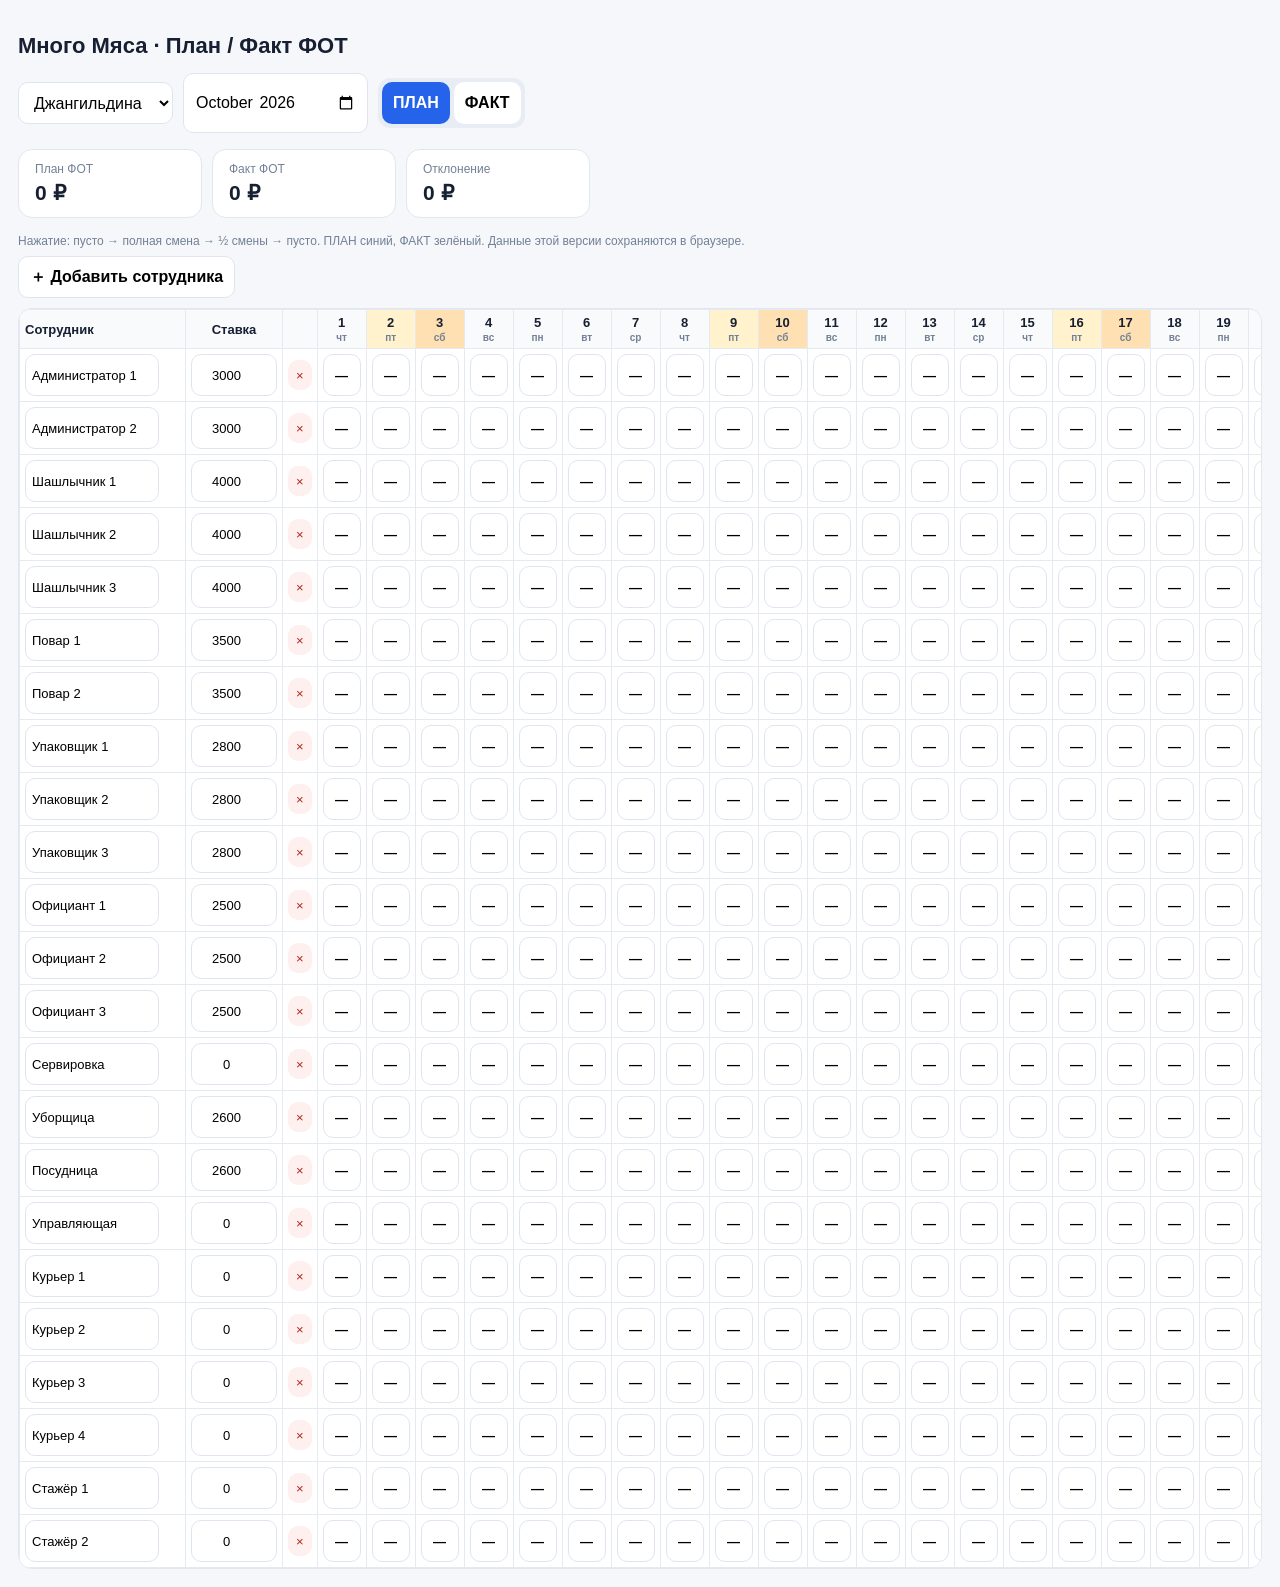
==== index.html @ f92fd3af "Add employee creation and deletion" ====
<!doctype html><html lang="ru"><head><meta charset="utf-8"><meta name="viewport" content="width=device-width,initial-scale=1"><title>Много Мяса — ФОТ</title><style>
body{font-family:Arial,sans-serif;margin:0;background:#f5f7fb;color:#172033}.app{max-width:1400px;margin:auto;padding:18px}h1{font-size:22px}.bar,.cards{display:flex;gap:10px;flex-wrap:wrap}.bar{align-items:center}.cards{margin:16px 0}.card{background:white;border:1px solid #e2e7ef;border-radius:14px;padding:12px 16px;min-width:150px}.v{font-size:21px;font-weight:800;margin-top:5px}.muted{color:#738096;font-size:12px}select,button,input{font:inherit;min-height:42px;border-radius:10px;border:1px solid #dfe5ee;background:white;padding:8px 11px}.edit{min-height:32px;width:120px;padding:4px 6px}.rate{width:72px;text-align:center}.del{min-height:30px;padding:3px 8px;border:0;background:#fff0f0;color:#b42318}.actions{width:42px}.modes{display:flex;gap:4px;background:#e8edf5;padding:4px;border-radius:12px}.modes button{border:0;font-weight:800}.modes .active.plan{background:#2563eb;color:#fff}.modes .active.fact{background:#169b62;color:#fff}.wrap{overflow:auto;background:white;border:1px solid #e2e7ef;border-radius:14px}table{border-collapse:collapse;min-width:1200px;width:100%;font-size:13px}th,td{border:1px solid #e5e9f0;padding:5px;text-align:center}th{background:#f8fafc}.fri{background:#fff2cc!important}.sat{background:#ffe0b2!important}.dow{font-size:10px;color:#738096;display:block;margin-top:2px}.name{text-align:left;min-width:155px}.shift{width:38px;height:38px;padding:0;font-weight:800}.p1{background:#e8f0ff;color:#1e5ad7}.p05{background:#f3f6ff;color:#1e5ad7}.f1{background:#e6f7ef;color:#128154}.f05{background:#f2fbf7;color:#128154}.sum{font-weight:800;min-width:90px}@media(max-width:700px){.app{padding:10px}.card{min-width:calc(50% - 5px);flex:1}h1{font-size:19px}}
</style></head><body><div class="app"><h1>Много Мяса · План / Факт ФОТ</h1><div class="bar"><select id="unit"></select><input id="month" type="month" value="2026-10"><div class="modes"><button id="plan" class="active plan">ПЛАН</button><button id="fact" class="fact">ФАКТ</button></div></div><div class="cards"><div class="card"><div class="muted">План ФОТ</div><div class="v" id="pt">0 ₽</div></div><div class="card"><div class="muted">Факт ФОТ</div><div class="v" id="ft">0 ₽</div></div><div class="card"><div class="muted">Отклонение</div><div class="v" id="diff">0 ₽</div></div></div><div class="muted" style="margin-bottom:8px">Нажатие: пусто → полная смена → ½ смены → пусто. ПЛАН синий, ФАКТ зелёный. Данные этой версии сохраняются в браузере.</div><button id="addEmp" style="margin:0 0 10px;font-weight:800">＋ Добавить сотрудника</button><div class="wrap"><table><thead id="head"></thead><tbody id="body"></tbody></table></div></div><script>
const restaurant=[['Администратор 1',3000],['Администратор 2',3000],['Шашлычник 1',4000],['Шашлычник 2',4000],['Шашлычник 3',4000],['Повар 1',3500],['Повар 2',3500],['Упаковщик 1',2800],['Упаковщик 2',2800],['Упаковщик 3',2800],['Официант 1',2500],['Официант 2',2500],['Официант 3',2500],['Сервировка',0],['Уборщица',2600],['Посудница',2600],['Управляющая',0],['Курьер 1',0],['Курьер 2',0],['Курьер 3',0],['Курьер 4',0],['Стажёр 1',0],['Стажёр 2',0]];
const staff={'Джангильдина':restaurant,'Победы':restaurant,'Уральская':restaurant,'Фабрика-кухня':[['Заготовщик 1',0],['Заготовщик 2',0],['Заготовщик 3',0],['Уборщица',0],['Повар соуса',0],['Повар суп',0],['Управляющий',120000]],'Люди в найме':Array.from({length:7},(_,i)=>['Сотрудник '+(i+1),0])};
let custom=JSON.parse(localStorage.getItem('mmfot_custom')||'{}');let deleted=JSON.parse(localStorage.getItem('mmfot_deleted')||'{}');const list=unit=>staff[unit].map((p,i)=>({p,i,key:'base-'+i})).filter(x=>!deleted[unit+'|'+x.key]).concat((custom[unit]||[]).map((p,i)=>({p,i,key:'custom-'+i})).filter(x=>!deleted[unit+'|'+x.key]));const u=document.querySelector('#unit');Object.keys(staff).forEach(x=>u.add(new Option(x,x)));let mode='plan';let db=JSON.parse(localStorage.getItem('mmfot')||'{}');let edits=JSON.parse(localStorage.getItem('mmfot_staff')||'{}');const save=()=>localStorage.setItem('mmfot',JSON.stringify(db));const saveEdits=()=>localStorage.setItem('mmfot_staff',JSON.stringify(edits));const emp=(unit,k,p)=>edits[unit+'|'+k]||{name:p[0],rate:p[1]};const mon=document.querySelector('#month');const key=()=>u.value+'|'+mon.value;const get=()=>db[key()]||(db[key()]={plan:{},fact:{}});const rub=n=>Math.round(n).toLocaleString('ru-RU')+' ₽';
function render(){let [y,m]=mon.value.split('-').map(Number),days=new Date(y,m,0).getDate(),h='<tr><th class="name">Сотрудник</th><th>Ставка</th><th class="actions"></th>';const dns=['вс','пн','вт','ср','чт','пт','сб'];for(let d=1;d<=days;d++){let wd=new Date(y,m-1,d).getDay(),cl=wd===5?' class="fri"':wd===6?' class="sat"':'';h+='<th'+cl+'>'+d+'<span class="dow">'+dns[wd]+'</span></th>'};h+='<th>Итого</th></tr>';head.innerHTML=h;body.innerHTML='';let pTot=0,fTot=0;list(u.value).forEach((x,row)=>{let p=x.p,kid=x.key,i=row,e=emp(u.value,kid,p),rate=Number(e.rate)||0,tr=document.createElement('tr');let ntd=document.createElement('td');ntd.className='name';let ni=document.createElement('input');ni.className='edit';ni.value=e.name;ni.onchange=()=>{edits[u.value+'|'+kid]={name:ni.value,rate:rate};saveEdits();render()};ntd.appendChild(ni);tr.appendChild(ntd);let rtd=document.createElement('td'),ri=document.createElement('input');ri.className='edit rate';ri.type='number';ri.min='0';ri.step='100';ri.value=rate;ri.onchange=()=>{edits[u.value+'|'+kid]={name:ni.value,rate:Number(ri.value)||0};saveEdits();render()};rtd.appendChild(ri);tr.appendChild(rtd);let atd=document.createElement('td'),del=document.createElement('button');del.className='del';del.textContent='×';del.title='Удалить сотрудника';del.onclick=()=>{if(confirm('Удалить '+ni.value+'?')){deleted[u.value+'|'+kid]=true;localStorage.setItem('mmfot_deleted',JSON.stringify(deleted));render()}};atd.appendChild(del);tr.appendChild(atd);let ps=0,fs=0;for(let d=1;d<=days;d++){let td=document.createElement('td'),b=document.createElement('button'),k=i+'-'+d,v=get()[mode][k]||0;b.className='shift '+(mode==='plan'?(v===1?'p1':v===.5?'p05':''):(v===1?'f1':v===.5?'f05':''));b.textContent=v===1?'1':v===.5?'½':'—';b.onclick=()=>{let x=get()[mode][k]||0;get()[mode][k]=x===0?1:x===1?.5:0;save();render()};td.appendChild(b);tr.appendChild(td);ps+=(get().plan[k]||0)*rate;fs+=(get().fact[k]||0)*rate}pTot+=ps;fTot+=fs;let s=document.createElement('td');s.className='sum';s.textContent=rub(mode==='plan'?ps:fs);tr.appendChild(s);body.appendChild(tr)});pt.textContent=rub(pTot);ft.textContent=rub(fTot);diff.textContent=rub(fTot-pTot)}
addEmp.onclick=()=>{let name=prompt('Имя или должность сотрудника:');if(!name)return;let rate=Number(prompt('Ставка за полную смену, ₽:','0'));if(!Number.isFinite(rate)||rate<0)rate=0;(custom[u.value]||(custom[u.value]=[])).push([name,rate]);localStorage.setItem('mmfot_custom',JSON.stringify(custom));render()};function setMode(x){mode=x;plan.className=x==='plan'?'active plan':'plan';fact.className=x==='fact'?'active fact':'fact';render()}plan.onclick=()=>setMode('plan');fact.onclick=()=>setMode('fact');u.onchange=render;mon.onchange=render;render();
</script></body></html>
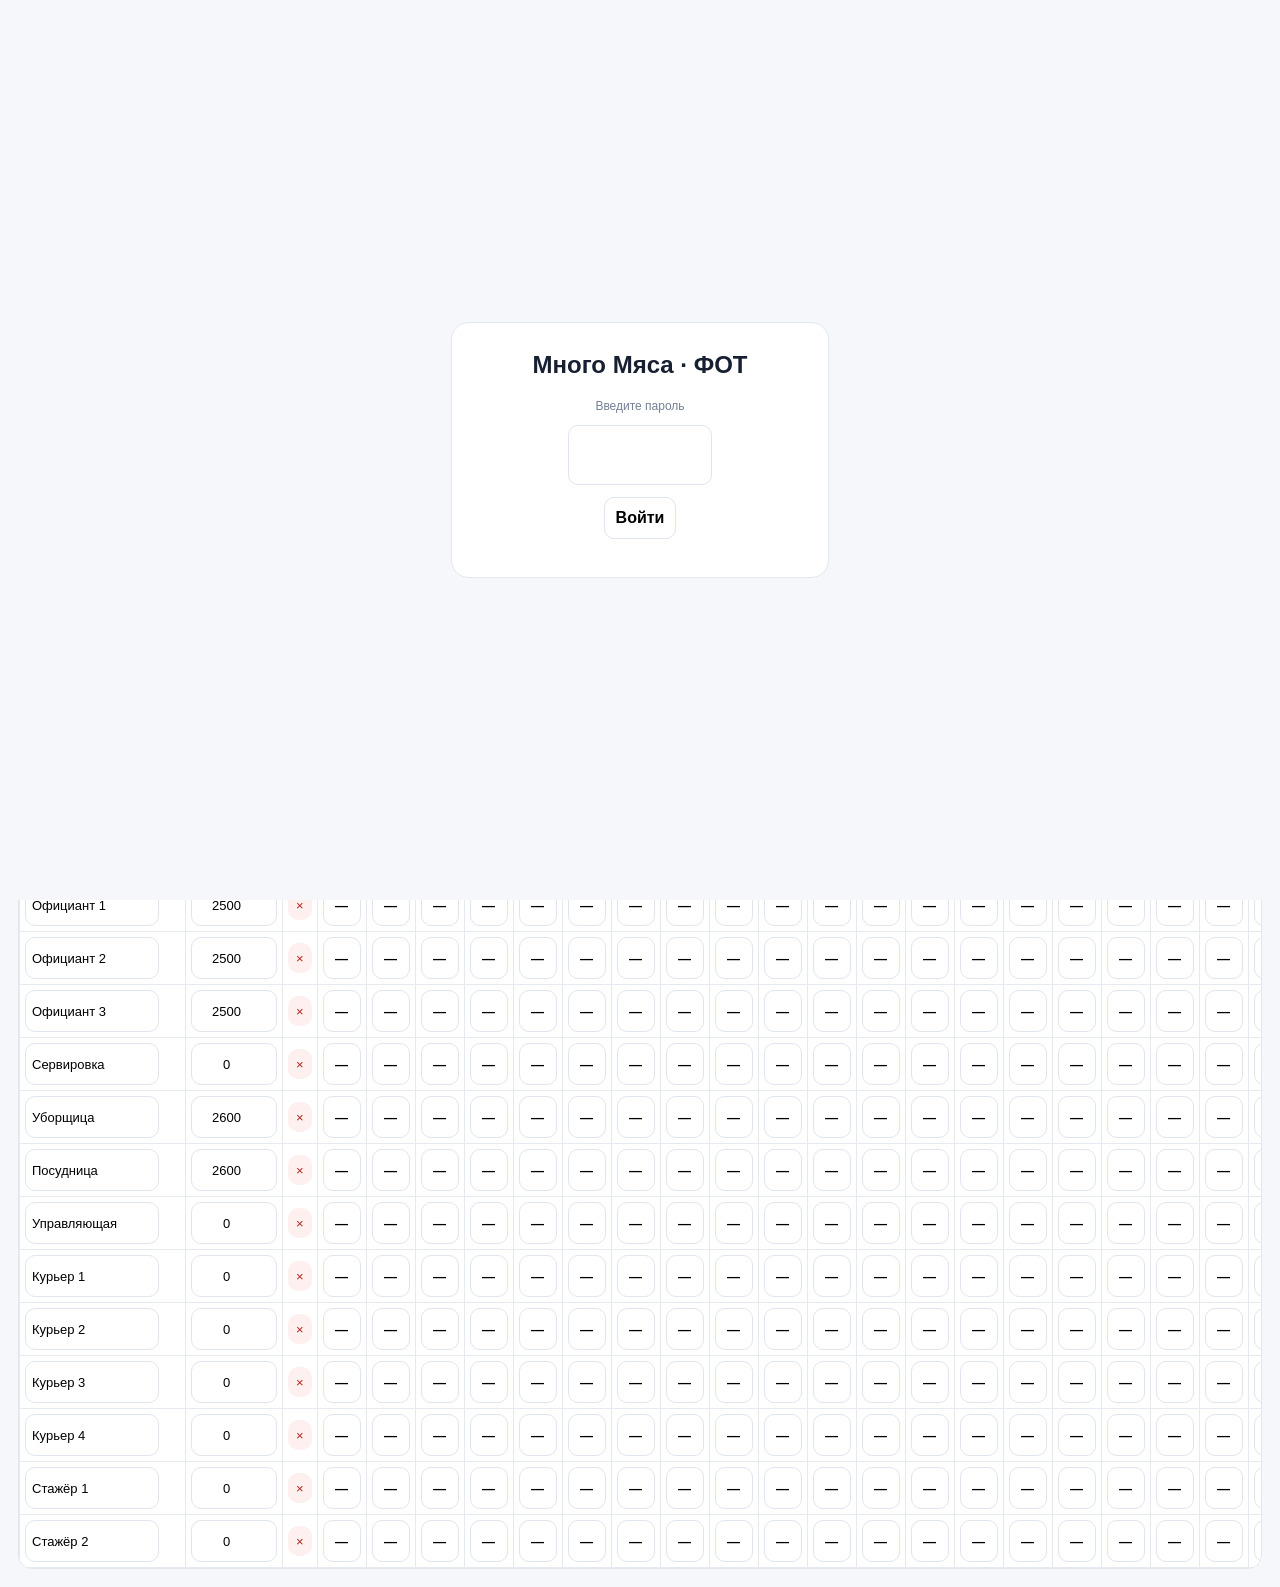
==== commit 59ae6b78: "Add PIN access screen" ====
--- a/index.html
+++ b/index.html
@@ -1,9 +1,9 @@
 <!doctype html><html lang="ru"><head><meta charset="utf-8"><meta name="viewport" content="width=device-width,initial-scale=1"><title>Много Мяса — ФОТ</title><style>
 body{font-family:Arial,sans-serif;margin:0;background:#f5f7fb;color:#172033}.app{max-width:1400px;margin:auto;padding:18px}h1{font-size:22px}.bar,.cards{display:flex;gap:10px;flex-wrap:wrap}.bar{align-items:center}.cards{margin:16px 0}.card{background:white;border:1px solid #e2e7ef;border-radius:14px;padding:12px 16px;min-width:150px}.v{font-size:21px;font-weight:800;margin-top:5px}.muted{color:#738096;font-size:12px}select,button,input{font:inherit;min-height:42px;border-radius:10px;border:1px solid #dfe5ee;background:white;padding:8px 11px}.edit{min-height:32px;width:120px;padding:4px 6px}.rate{width:72px;text-align:center}.del{min-height:30px;padding:3px 8px;border:0;background:#fff0f0;color:#b42318}.actions{width:42px}.modes{display:flex;gap:4px;background:#e8edf5;padding:4px;border-radius:12px}.modes button{border:0;font-weight:800}.modes .active.plan{background:#2563eb;color:#fff}.modes .active.fact{background:#169b62;color:#fff}.wrap{overflow:auto;background:white;border:1px solid #e2e7ef;border-radius:14px}table{border-collapse:collapse;min-width:1200px;width:100%;font-size:13px}th,td{border:1px solid #e5e9f0;padding:5px;text-align:center}th{background:#f8fafc}.fri{background:#fff2cc!important}.sat{background:#ffe0b2!important}.dow{font-size:10px;color:#738096;display:block;margin-top:2px}.name{text-align:left;min-width:155px}.shift{width:38px;height:38px;padding:0;font-weight:800}.p1{background:#e8f0ff;color:#1e5ad7}.p05{background:#f3f6ff;color:#1e5ad7}.f1{background:#e6f7ef;color:#128154}.f05{background:#f2fbf7;color:#128154}.sum{font-weight:800;min-width:90px}@media(max-width:700px){.app{padding:10px}.card{min-width:calc(50% - 5px);flex:1}h1{font-size:19px}}
-</style></head><body><div class="app"><h1>Много Мяса · План / Факт ФОТ</h1><div class="bar"><select id="unit"></select><input id="month" type="month" value="2026-10"><div class="modes"><button id="plan" class="active plan">ПЛАН</button><button id="fact" class="fact">ФАКТ</button></div></div><div class="cards"><div class="card"><div class="muted">План ФОТ</div><div class="v" id="pt">0 ₽</div></div><div class="card"><div class="muted">Факт ФОТ</div><div class="v" id="ft">0 ₽</div></div><div class="card"><div class="muted">Отклонение</div><div class="v" id="diff">0 ₽</div></div></div><div class="muted" style="margin-bottom:8px">Нажатие: пусто → полная смена → ½ смены → пусто. ПЛАН синий, ФАКТ зелёный. Данные этой версии сохраняются в браузере.</div><button id="addEmp" style="margin:0 0 10px;font-weight:800">＋ Добавить сотрудника</button><div class="wrap"><table><thead id="head"></thead><tbody id="body"></tbody></table></div></div><script>
+</style></head><body><div id="lock" style="position:fixed;inset:0;background:#f5f7fb;z-index:9999;display:flex;align-items:center;justify-content:center"><div style="background:white;padding:28px;border:1px solid #e2e7ef;border-radius:18px;width:min(320px,85vw);text-align:center"><h2 style="margin-top:0">Много Мяса · ФОТ</h2><div class="muted" style="margin-bottom:12px">Введите пароль</div><input id="pin" type="password" inputmode="numeric" maxlength="4" style="width:120px;text-align:center;font-size:22px;letter-spacing:6px"><br><button id="enter" style="margin-top:12px;font-weight:800">Войти</button><div id="err" style="color:#b42318;margin-top:10px;font-size:13px"></div></div></div><div class="app"><h1>Много Мяса · План / Факт ФОТ</h1><div class="bar"><select id="unit"></select><input id="month" type="month" value="2026-10"><div class="modes"><button id="plan" class="active plan">ПЛАН</button><button id="fact" class="fact">ФАКТ</button></div></div><div class="cards"><div class="card"><div class="muted">План ФОТ</div><div class="v" id="pt">0 ₽</div></div><div class="card"><div class="muted">Факт ФОТ</div><div class="v" id="ft">0 ₽</div></div><div class="card"><div class="muted">Отклонение</div><div class="v" id="diff">0 ₽</div></div></div><div class="muted" style="margin-bottom:8px">Нажатие: пусто → полная смена → ½ смены → пусто. ПЛАН синий, ФАКТ зелёный. Данные этой версии сохраняются в браузере.</div><button id="addEmp" style="margin:0 0 10px;font-weight:800">＋ Добавить сотрудника</button><div class="wrap"><table><thead id="head"></thead><tbody id="body"></tbody></table></div></div><script>
 const restaurant=[['Администратор 1',3000],['Администратор 2',3000],['Шашлычник 1',4000],['Шашлычник 2',4000],['Шашлычник 3',4000],['Повар 1',3500],['Повар 2',3500],['Упаковщик 1',2800],['Упаковщик 2',2800],['Упаковщик 3',2800],['Официант 1',2500],['Официант 2',2500],['Официант 3',2500],['Сервировка',0],['Уборщица',2600],['Посудница',2600],['Управляющая',0],['Курьер 1',0],['Курьер 2',0],['Курьер 3',0],['Курьер 4',0],['Стажёр 1',0],['Стажёр 2',0]];
 const staff={'Джангильдина':restaurant,'Победы':restaurant,'Уральская':restaurant,'Фабрика-кухня':[['Заготовщик 1',0],['Заготовщик 2',0],['Заготовщик 3',0],['Уборщица',0],['Повар соуса',0],['Повар суп',0],['Управляющий',120000]],'Люди в найме':Array.from({length:7},(_,i)=>['Сотрудник '+(i+1),0])};
 let custom=JSON.parse(localStorage.getItem('mmfot_custom')||'{}');let deleted=JSON.parse(localStorage.getItem('mmfot_deleted')||'{}');const list=unit=>staff[unit].map((p,i)=>({p,i,key:'base-'+i})).filter(x=>!deleted[unit+'|'+x.key]).concat((custom[unit]||[]).map((p,i)=>({p,i,key:'custom-'+i})).filter(x=>!deleted[unit+'|'+x.key]));const u=document.querySelector('#unit');Object.keys(staff).forEach(x=>u.add(new Option(x,x)));let mode='plan';let db=JSON.parse(localStorage.getItem('mmfot')||'{}');let edits=JSON.parse(localStorage.getItem('mmfot_staff')||'{}');const save=()=>localStorage.setItem('mmfot',JSON.stringify(db));const saveEdits=()=>localStorage.setItem('mmfot_staff',JSON.stringify(edits));const emp=(unit,k,p)=>edits[unit+'|'+k]||{name:p[0],rate:p[1]};const mon=document.querySelector('#month');const key=()=>u.value+'|'+mon.value;const get=()=>db[key()]||(db[key()]={plan:{},fact:{}});const rub=n=>Math.round(n).toLocaleString('ru-RU')+' ₽';
 function render(){let [y,m]=mon.value.split('-').map(Number),days=new Date(y,m,0).getDate(),h='<tr><th class="name">Сотрудник</th><th>Ставка</th><th class="actions"></th>';const dns=['вс','пн','вт','ср','чт','пт','сб'];for(let d=1;d<=days;d++){let wd=new Date(y,m-1,d).getDay(),cl=wd===5?' class="fri"':wd===6?' class="sat"':'';h+='<th'+cl+'>'+d+'<span class="dow">'+dns[wd]+'</span></th>'};h+='<th>Итого</th></tr>';head.innerHTML=h;body.innerHTML='';let pTot=0,fTot=0;list(u.value).forEach((x,row)=>{let p=x.p,kid=x.key,i=row,e=emp(u.value,kid,p),rate=Number(e.rate)||0,tr=document.createElement('tr');let ntd=document.createElement('td');ntd.className='name';let ni=document.createElement('input');ni.className='edit';ni.value=e.name;ni.onchange=()=>{edits[u.value+'|'+kid]={name:ni.value,rate:rate};saveEdits();render()};ntd.appendChild(ni);tr.appendChild(ntd);let rtd=document.createElement('td'),ri=document.createElement('input');ri.className='edit rate';ri.type='number';ri.min='0';ri.step='100';ri.value=rate;ri.onchange=()=>{edits[u.value+'|'+kid]={name:ni.value,rate:Number(ri.value)||0};saveEdits();render()};rtd.appendChild(ri);tr.appendChild(rtd);let atd=document.createElement('td'),del=document.createElement('button');del.className='del';del.textContent='×';del.title='Удалить сотрудника';del.onclick=()=>{if(confirm('Удалить '+ni.value+'?')){deleted[u.value+'|'+kid]=true;localStorage.setItem('mmfot_deleted',JSON.stringify(deleted));render()}};atd.appendChild(del);tr.appendChild(atd);let ps=0,fs=0;for(let d=1;d<=days;d++){let td=document.createElement('td'),b=document.createElement('button'),k=i+'-'+d,v=get()[mode][k]||0;b.className='shift '+(mode==='plan'?(v===1?'p1':v===.5?'p05':''):(v===1?'f1':v===.5?'f05':''));b.textContent=v===1?'1':v===.5?'½':'—';b.onclick=()=>{let x=get()[mode][k]||0;get()[mode][k]=x===0?1:x===1?.5:0;save();render()};td.appendChild(b);tr.appendChild(td);ps+=(get().plan[k]||0)*rate;fs+=(get().fact[k]||0)*rate}pTot+=ps;fTot+=fs;let s=document.createElement('td');s.className='sum';s.textContent=rub(mode==='plan'?ps:fs);tr.appendChild(s);body.appendChild(tr)});pt.textContent=rub(pTot);ft.textContent=rub(fTot);diff.textContent=rub(fTot-pTot)}
 addEmp.onclick=()=>{let name=prompt('Имя или должность сотрудника:');if(!name)return;let rate=Number(prompt('Ставка за полную смену, ₽:','0'));if(!Number.isFinite(rate)||rate<0)rate=0;(custom[u.value]||(custom[u.value]=[])).push([name,rate]);localStorage.setItem('mmfot_custom',JSON.stringify(custom));render()};function setMode(x){mode=x;plan.className=x==='plan'?'active plan':'plan';fact.className=x==='fact'?'active fact':'fact';render()}plan.onclick=()=>setMode('plan');fact.onclick=()=>setMode('fact');u.onchange=render;mon.onchange=render;render();
-</script></body></html>+const unlock=()=>{if(pin.value==='8569'){sessionStorage.setItem('mmfot_auth','1');lock.style.display='none';err.textContent=''}else err.textContent='Неверный пароль'};enter.onclick=unlock;pin.onkeydown=e=>{if(e.key==='Enter')unlock()};if(sessionStorage.getItem('mmfot_auth')==='1')lock.style.display='none';</script></body></html>
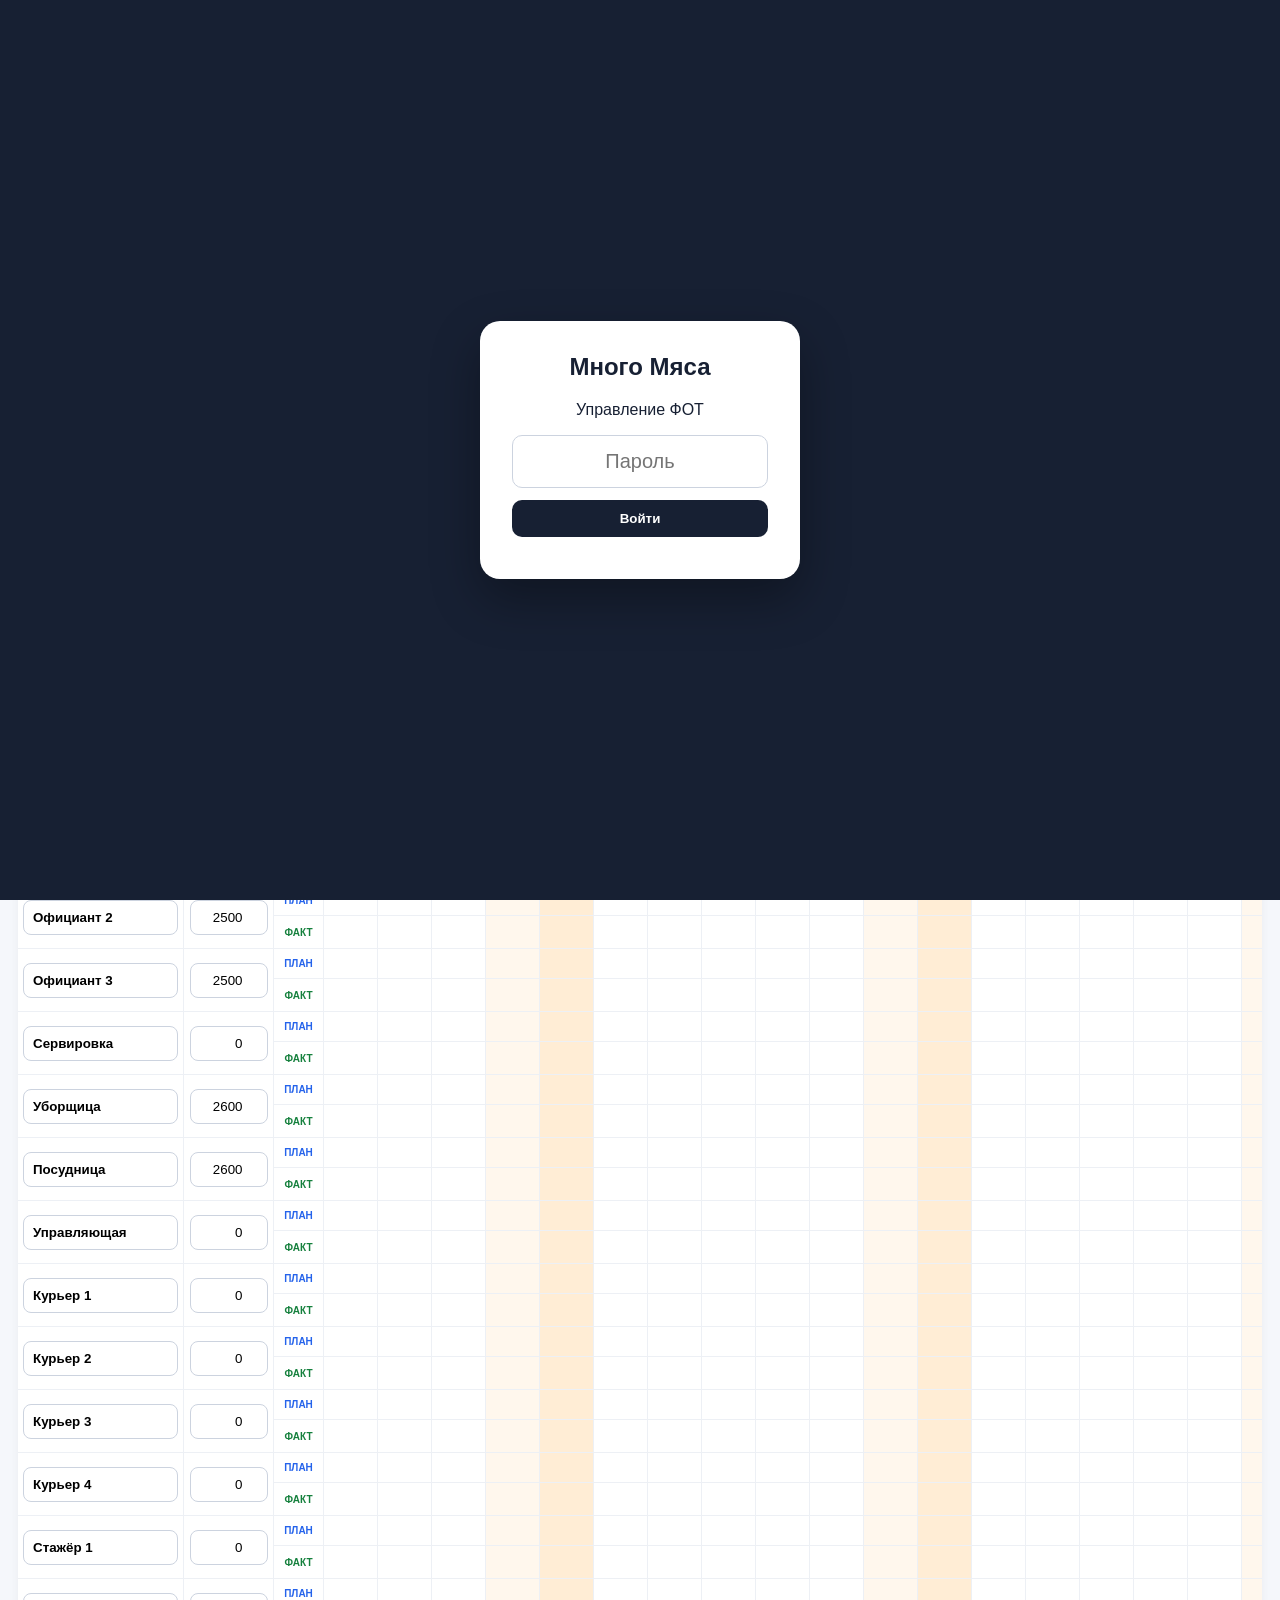
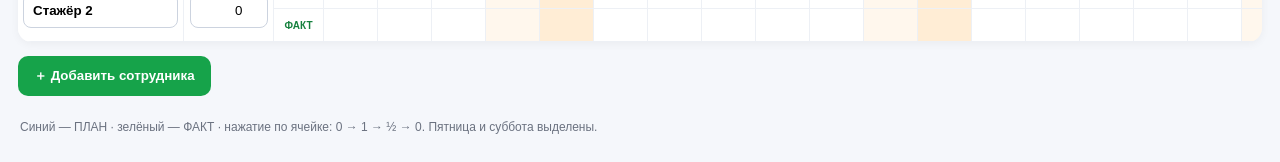
==== commit 82fac5e1: "Update index.html" ====
--- a/index.html
+++ b/index.html
@@ -1,9 +1,301 @@
-<!doctype html><html lang="ru"><head><meta charset="utf-8"><meta name="viewport" content="width=device-width,initial-scale=1"><title>Много Мяса — ФОТ</title><style>
-body{font-family:Arial,sans-serif;margin:0;background:#f5f7fb;color:#172033}.app{max-width:1400px;margin:auto;padding:18px}h1{font-size:22px}.bar,.cards{display:flex;gap:10px;flex-wrap:wrap}.bar{align-items:center}.cards{margin:16px 0}.card{background:white;border:1px solid #e2e7ef;border-radius:14px;padding:12px 16px;min-width:150px}.v{font-size:21px;font-weight:800;margin-top:5px}.muted{color:#738096;font-size:12px}select,button,input{font:inherit;min-height:42px;border-radius:10px;border:1px solid #dfe5ee;background:white;padding:8px 11px}.edit{min-height:32px;width:120px;padding:4px 6px}.rate{width:72px;text-align:center}.del{min-height:30px;padding:3px 8px;border:0;background:#fff0f0;color:#b42318}.actions{width:42px}.modes{display:flex;gap:4px;background:#e8edf5;padding:4px;border-radius:12px}.modes button{border:0;font-weight:800}.modes .active.plan{background:#2563eb;color:#fff}.modes .active.fact{background:#169b62;color:#fff}.wrap{overflow:auto;background:white;border:1px solid #e2e7ef;border-radius:14px}table{border-collapse:collapse;min-width:1200px;width:100%;font-size:13px}th,td{border:1px solid #e5e9f0;padding:5px;text-align:center}th{background:#f8fafc}.fri{background:#fff2cc!important}.sat{background:#ffe0b2!important}.dow{font-size:10px;color:#738096;display:block;margin-top:2px}.name{text-align:left;min-width:155px}.shift{width:38px;height:38px;padding:0;font-weight:800}.p1{background:#e8f0ff;color:#1e5ad7}.p05{background:#f3f6ff;color:#1e5ad7}.f1{background:#e6f7ef;color:#128154}.f05{background:#f2fbf7;color:#128154}.sum{font-weight:800;min-width:90px}@media(max-width:700px){.app{padding:10px}.card{min-width:calc(50% - 5px);flex:1}h1{font-size:19px}}
-</style></head><body><div id="lock" style="position:fixed;inset:0;background:#f5f7fb;z-index:9999;display:flex;align-items:center;justify-content:center"><div style="background:white;padding:28px;border:1px solid #e2e7ef;border-radius:18px;width:min(320px,85vw);text-align:center"><h2 style="margin-top:0">Много Мяса · ФОТ</h2><div class="muted" style="margin-bottom:12px">Введите пароль</div><input id="pin" type="password" inputmode="numeric" maxlength="4" style="width:120px;text-align:center;font-size:22px;letter-spacing:6px"><br><button id="enter" style="margin-top:12px;font-weight:800">Войти</button><div id="err" style="color:#b42318;margin-top:10px;font-size:13px"></div></div></div><div class="app"><h1>Много Мяса · План / Факт ФОТ</h1><div class="bar"><select id="unit"></select><input id="month" type="month" value="2026-10"><div class="modes"><button id="plan" class="active plan">ПЛАН</button><button id="fact" class="fact">ФАКТ</button></div></div><div class="cards"><div class="card"><div class="muted">План ФОТ</div><div class="v" id="pt">0 ₽</div></div><div class="card"><div class="muted">Факт ФОТ</div><div class="v" id="ft">0 ₽</div></div><div class="card"><div class="muted">Отклонение</div><div class="v" id="diff">0 ₽</div></div></div><div class="muted" style="margin-bottom:8px">Нажатие: пусто → полная смена → ½ смены → пусто. ПЛАН синий, ФАКТ зелёный. Данные этой версии сохраняются в браузере.</div><button id="addEmp" style="margin:0 0 10px;font-weight:800">＋ Добавить сотрудника</button><div class="wrap"><table><thead id="head"></thead><tbody id="body"></tbody></table></div></div><script>
-const restaurant=[['Администратор 1',3000],['Администратор 2',3000],['Шашлычник 1',4000],['Шашлычник 2',4000],['Шашлычник 3',4000],['Повар 1',3500],['Повар 2',3500],['Упаковщик 1',2800],['Упаковщик 2',2800],['Упаковщик 3',2800],['Официант 1',2500],['Официант 2',2500],['Официант 3',2500],['Сервировка',0],['Уборщица',2600],['Посудница',2600],['Управляющая',0],['Курьер 1',0],['Курьер 2',0],['Курьер 3',0],['Курьер 4',0],['Стажёр 1',0],['Стажёр 2',0]];
-const staff={'Джангильдина':restaurant,'Победы':restaurant,'Уральская':restaurant,'Фабрика-кухня':[['Заготовщик 1',0],['Заготовщик 2',0],['Заготовщик 3',0],['Уборщица',0],['Повар соуса',0],['Повар суп',0],['Управляющий',120000]],'Люди в найме':Array.from({length:7},(_,i)=>['Сотрудник '+(i+1),0])};
-let custom=JSON.parse(localStorage.getItem('mmfot_custom')||'{}');let deleted=JSON.parse(localStorage.getItem('mmfot_deleted')||'{}');const list=unit=>staff[unit].map((p,i)=>({p,i,key:'base-'+i})).filter(x=>!deleted[unit+'|'+x.key]).concat((custom[unit]||[]).map((p,i)=>({p,i,key:'custom-'+i})).filter(x=>!deleted[unit+'|'+x.key]));const u=document.querySelector('#unit');Object.keys(staff).forEach(x=>u.add(new Option(x,x)));let mode='plan';let db=JSON.parse(localStorage.getItem('mmfot')||'{}');let edits=JSON.parse(localStorage.getItem('mmfot_staff')||'{}');const save=()=>localStorage.setItem('mmfot',JSON.stringify(db));const saveEdits=()=>localStorage.setItem('mmfot_staff',JSON.stringify(edits));const emp=(unit,k,p)=>edits[unit+'|'+k]||{name:p[0],rate:p[1]};const mon=document.querySelector('#month');const key=()=>u.value+'|'+mon.value;const get=()=>db[key()]||(db[key()]={plan:{},fact:{}});const rub=n=>Math.round(n).toLocaleString('ru-RU')+' ₽';
-function render(){let [y,m]=mon.value.split('-').map(Number),days=new Date(y,m,0).getDate(),h='<tr><th class="name">Сотрудник</th><th>Ставка</th><th class="actions"></th>';const dns=['вс','пн','вт','ср','чт','пт','сб'];for(let d=1;d<=days;d++){let wd=new Date(y,m-1,d).getDay(),cl=wd===5?' class="fri"':wd===6?' class="sat"':'';h+='<th'+cl+'>'+d+'<span class="dow">'+dns[wd]+'</span></th>'};h+='<th>Итого</th></tr>';head.innerHTML=h;body.innerHTML='';let pTot=0,fTot=0;list(u.value).forEach((x,row)=>{let p=x.p,kid=x.key,i=row,e=emp(u.value,kid,p),rate=Number(e.rate)||0,tr=document.createElement('tr');let ntd=document.createElement('td');ntd.className='name';let ni=document.createElement('input');ni.className='edit';ni.value=e.name;ni.onchange=()=>{edits[u.value+'|'+kid]={name:ni.value,rate:rate};saveEdits();render()};ntd.appendChild(ni);tr.appendChild(ntd);let rtd=document.createElement('td'),ri=document.createElement('input');ri.className='edit rate';ri.type='number';ri.min='0';ri.step='100';ri.value=rate;ri.onchange=()=>{edits[u.value+'|'+kid]={name:ni.value,rate:Number(ri.value)||0};saveEdits();render()};rtd.appendChild(ri);tr.appendChild(rtd);let atd=document.createElement('td'),del=document.createElement('button');del.className='del';del.textContent='×';del.title='Удалить сотрудника';del.onclick=()=>{if(confirm('Удалить '+ni.value+'?')){deleted[u.value+'|'+kid]=true;localStorage.setItem('mmfot_deleted',JSON.stringify(deleted));render()}};atd.appendChild(del);tr.appendChild(atd);let ps=0,fs=0;for(let d=1;d<=days;d++){let td=document.createElement('td'),b=document.createElement('button'),k=i+'-'+d,v=get()[mode][k]||0;b.className='shift '+(mode==='plan'?(v===1?'p1':v===.5?'p05':''):(v===1?'f1':v===.5?'f05':''));b.textContent=v===1?'1':v===.5?'½':'—';b.onclick=()=>{let x=get()[mode][k]||0;get()[mode][k]=x===0?1:x===1?.5:0;save();render()};td.appendChild(b);tr.appendChild(td);ps+=(get().plan[k]||0)*rate;fs+=(get().fact[k]||0)*rate}pTot+=ps;fTot+=fs;let s=document.createElement('td');s.className='sum';s.textContent=rub(mode==='plan'?ps:fs);tr.appendChild(s);body.appendChild(tr)});pt.textContent=rub(pTot);ft.textContent=rub(fTot);diff.textContent=rub(fTot-pTot)}
-addEmp.onclick=()=>{let name=prompt('Имя или должность сотрудника:');if(!name)return;let rate=Number(prompt('Ставка за полную смену, ₽:','0'));if(!Number.isFinite(rate)||rate<0)rate=0;(custom[u.value]||(custom[u.value]=[])).push([name,rate]);localStorage.setItem('mmfot_custom',JSON.stringify(custom));render()};function setMode(x){mode=x;plan.className=x==='plan'?'active plan':'plan';fact.className=x==='fact'?'active fact':'fact';render()}plan.onclick=()=>setMode('plan');fact.onclick=()=>setMode('fact');u.onchange=render;mon.onchange=render;render();
-const unlock=()=>{if(pin.value==='8569'){sessionStorage.setItem('mmfot_auth','1');lock.style.display='none';err.textContent=''}else err.textContent='Неверный пароль'};enter.onclick=unlock;pin.onkeydown=e=>{if(e.key==='Enter')unlock()};if(sessionStorage.getItem('mmfot_auth')==='1')lock.style.display='none';</script></body></html>+<!doctype html>
+<html lang="ru">
+<head>
+<meta charset="utf-8">
+<meta name="viewport" content="width=device-width,initial-scale=1">
+<title>Много Мяса — ФОТ</title>
+<style>
+*{box-sizing:border-box}
+body{margin:0;background:#f5f7fb;color:#172033;font-family:Arial,sans-serif}
+#lock{position:fixed;inset:0;background:#172033;z-index:9999;display:flex;align-items:center;justify-content:center}
+.login{background:white;padding:32px;border-radius:20px;width:320px;text-align:center;box-shadow:0 20px 50px #0005}
+.login h2{margin-top:0}.login input{width:100%;padding:14px;font-size:20px;border:1px solid #ccd3df;border-radius:10px;text-align:center}
+.login button,.btn{border:0;border-radius:10px;padding:11px 16px;font-weight:700;cursor:pointer;background:#172033;color:white}
+.login button{width:100%;margin-top:12px}
+#error{color:#d33;margin-top:10px}
+.app{max-width:1800px;margin:auto;padding:18px}
+.top{display:flex;gap:12px;align-items:center;flex-wrap:wrap;margin-bottom:14px}
+.top h1{margin:0 20px 0 0;font-size:25px}
+select,input{border:1px solid #ccd3df;border-radius:8px;padding:9px;background:white}
+.revenue{width:160px}
+.cards{display:flex;gap:10px;flex-wrap:wrap;margin-bottom:14px}
+.card{background:white;border-radius:14px;padding:13px 18px;min-width:180px;box-shadow:0 2px 8px #0000000c}
+.card small{display:block;color:#7a8495;margin-bottom:5px}.card b{font-size:20px}
+.status{margin-left:auto;font-size:13px;color:#6b7280}
+.tablewrap{overflow:auto;background:white;border-radius:14px;box-shadow:0 2px 10px #0000000c}
+table{border-collapse:separate;border-spacing:0;min-width:1500px;width:100%}
+th,td{border-right:1px solid #edf0f5;border-bottom:1px solid #edf0f5;text-align:center;padding:5px;white-space:nowrap}
+th{position:sticky;top:0;background:#f9fafc;z-index:3;font-size:12px}
+.namecol{position:sticky;left:0;background:white;z-index:2;min-width:165px;text-align:left}
+.ratecol{position:sticky;left:165px;background:white;z-index:2;min-width:90px}
+th.namecol,th.ratecol{z-index:5;background:#f9fafc}
+.empname{width:155px;font-weight:700}
+.rate{width:78px;text-align:right}
+.day{min-width:54px;cursor:pointer;user-select:none}
+.day:hover{outline:2px solid #9da9bd}
+.plan1{background:#dbeafe!important;color:#1d4ed8;font-weight:bold}
+.plan05{background:#eff6ff!important;color:#2563eb;font-weight:bold}
+.fact1{background:#dcfce7!important;color:#15803d;font-weight:bold}
+.fact05{background:#f0fdf4!important;color:#16a34a;font-weight:bold}
+.friday{background:#fff7ed}
+.saturday{background:#ffedd5}
+.dayhead b{display:block;font-size:13px}.dayhead span{font-size:10px;color:#6b7280}
+.type{font-size:10px;font-weight:bold;min-width:50px}
+.planlabel{color:#2563eb}.factlabel{color:#15803d}
+.total{font-weight:bold;min-width:85px}
+.delete{border:0;background:none;color:#c33;font-size:17px;cursor:pointer}
+.add{margin:14px 0;background:#16a34a}
+.legend{font-size:12px;color:#6b7280;margin:10px 2px}
+@media(max-width:700px){.app{padding:8px}.top h1{width:100%}.card{min-width:145px}.status{width:100%}}
+</style>
+</head>
+<body>
+
+<div id="lock">
+ <div class="login">
+  <h2>Много Мяса</h2>
+  <p>Управление ФОТ</p>
+  <input id="pin" type="password" inputmode="numeric" placeholder="Пароль">
+  <button onclick="unlock()">Войти</button>
+  <div id="error"></div>
+ </div>
+</div>
+
+<div class="app">
+ <div class="top">
+  <h1>ФОТ · Много Мяса</h1>
+  <select id="unit"></select>
+  <input id="month" type="month">
+  <span>Выручка:</span>
+  <input id="revenue" class="revenue" type="number" placeholder="₽">
+  <div class="status" id="cloud">☁ Загрузка...</div>
+ </div>
+
+ <div class="cards">
+  <div class="card"><small>План ФОТ</small><b id="planSum">0 ₽</b></div>
+  <div class="card"><small>Факт ФОТ</small><b id="factSum">0 ₽</b></div>
+  <div class="card"><small>Отклонение</small><b id="diffSum">0 ₽</b></div>
+  <div class="card"><small>ФОТ факт / выручка</small><b id="fotPercent">—</b></div>
+ </div>
+
+ <div class="tablewrap"><table id="tbl"></table></div>
+ <button class="btn add" onclick="addEmployee()">＋ Добавить сотрудника</button>
+ <div class="legend">Синий — ПЛАН · зелёный — ФАКТ · нажатие по ячейке: 0 → 1 → ½ → 0. Пятница и суббота выделены.</div>
+</div>
+
+<script>
+const SUPABASE_URL='https://coggpgbxkswlpuvqvtky.supabase.co';
+const SUPABASE_KEY='sb_publishable_EdmxCZsHL632NzNe7orRzA_qkeILiFt';
+
+const units=['Джангильдина','Победы','Уральская','Фабрика-кухня','Люди в найме'];
+
+const restaurant=[
+ ['Администратор 1',3000],['Администратор 2',3000],
+ ['Шашлычник 1',4000],['Шашлычник 2',4000],['Шашлычник 3',4000],
+ ['Повар 1',3500],['Повар 2',3500],
+ ['Упаковщик 1',2800],['Упаковщик 2',2800],['Упаковщик 3',2800],
+ ['Официант 1',2500],['Официант 2',2500],['Официант 3',2500],
+ ['Сервировка',0],['Уборщица',2600],['Посудница',2600],
+ ['Управляющая',0],
+ ['Курьер 1',0],['Курьер 2',0],['Курьер 3',0],['Курьер 4',0],
+ ['Стажёр 1',0],['Стажёр 2',0]
+];
+
+const factory=[
+ ['Заготовщик 1',0],['Заготовщик 2',0],['Заготовщик 3',0],
+ ['Уборщица 1',0],['Повар соуса 1',0],['Повар суп 1',0],['Управляющий 1',120000]
+];
+
+function defaults(){
+ let employees={};
+ units.forEach(u=>{
+   let src=u==='Фабрика-кухня'?factory:(u==='Люди в найме'?Array.from({length:7},(_,i)=>['Сотрудник '+(i+1),0]):restaurant);
+   employees[u]=src.map((x,i)=>({id:Date.now()+Math.random()+i,name:x[0],rate:x[1]}));
+ });
+ return {employees,schedules:{},revenue:{}};
+}
+
+let state=defaults();
+let saveTimer;
+
+const $=id=>document.getElementById(id);
+const money=n=>Math.round(n||0).toLocaleString('ru-RU')+' ₽';
+
+function unlock(){
+ if($('pin').value==='8569'){
+   sessionStorage.setItem('mm_auth','1');
+   $('lock').style.display='none';
+ }else $('error').textContent='Неверный пароль';
+}
+$('pin').addEventListener('keydown',e=>{if(e.key==='Enter')unlock()});
+if(sessionStorage.getItem('mm_auth')==='1') $('lock').style.display='none';
+
+units.forEach(u=>$('unit').add(new Option(u,u)));
+const now=new Date();
+$('month').value=now.getFullYear()+'-'+String(now.getMonth()+1).padStart(2,'0');
+
+function key(){return $('unit').value+'|'+$('month').value}
+function schedule(){
+ if(!state.schedules[key()]) state.schedules[key()]={};
+ return state.schedules[key()];
+}
+
+async function loadCloud(){
+ try{
+   const r=await fetch(SUPABASE_URL+'/rest/v1/fot_data?select=data&id=eq.1',{
+     headers:{apikey:SUPABASE_KEY,Authorization:'Bearer '+SUPABASE_KEY}
+   });
+   if(!r.ok) throw new Error(await r.text());
+   const rows=await r.json();
+   if(rows[0] && rows[0].data && Object.keys(rows[0].data).length){
+     state=rows[0].data;
+     units.forEach(u=>{if(!state.employees[u])state.employees[u]=defaults().employees[u]});
+     if(!state.schedules)state.schedules={};
+     if(!state.revenue)state.revenue={};
+   }
+   $('cloud').textContent='☁ Облако подключено';
+   render();
+ }catch(e){
+   console.error(e);
+   $('cloud').textContent='⚠ Ошибка облака';
+   render();
+ }
+}
+
+function save(){
+ $('cloud').textContent='☁ Сохранение...';
+ clearTimeout(saveTimer);
+ saveTimer=setTimeout(saveCloud,500);
+}
+
+async function saveCloud(){
+ try{
+   const r=await fetch(SUPABASE_URL+'/rest/v1/fot_data?id=eq.1',{
+     method:'PATCH',
+     headers:{
+       apikey:SUPABASE_KEY,
+       Authorization:'Bearer '+SUPABASE_KEY,
+       'Content-Type':'application/json',
+       Prefer:'return=minimal'
+     },
+     body:JSON.stringify({data:state,updated_at:new Date().toISOString()})
+   });
+   if(!r.ok) throw new Error(await r.text());
+   $('cloud').textContent='✓ Сохранено в облаке';
+ }catch(e){
+   console.error(e);
+   $('cloud').textContent='⚠ Не удалось сохранить';
+ }
+}
+
+function days(){
+ const [y,m]=$('month').value.split('-').map(Number);
+ return new Date(y,m,0).getDate();
+}
+function weekday(d){
+ const [y,m]=$('month').value.split('-').map(Number);
+ return new Date(y,m-1,d).getDay();
+}
+const wd=['Вс','Пн','Вт','Ср','Чт','Пт','Сб'];
+
+function getShift(id,d,type){
+ const s=schedule();
+ return s[id]?.[d]?.[type]||0;
+}
+function setShift(id,d,type){
+ const s=schedule();
+ if(!s[id])s[id]={};
+ if(!s[id][d])s[id][d]={plan:0,fact:0};
+ let v=s[id][d][type]||0;
+ s[id][d][type]=v===0?1:v===1?.5:0;
+ save();render();
+}
+
+function updateName(id,v){
+ const e=state.employees[$('unit').value].find(x=>String(x.id)===String(id));
+ if(e){e.name=v;save()}
+}
+function updateRate(id,v){
+ const e=state.employees[$('unit').value].find(x=>String(x.id)===String(id));
+ if(e){e.rate=Number(v)||0;save();render()}
+}
+function removeEmployee(id){
+ if(!confirm('Удалить сотрудника?'))return;
+ state.employees[$('unit').value]=state.employees[$('unit').value].filter(x=>String(x.id)!==String(id));
+ save();render();
+}
+function addEmployee(){
+ const name=prompt('Имя или должность сотрудника:');
+ if(!name)return;
+ const rate=Number(prompt('Ставка за полную смену, ₽:','0'))||0;
+ state.employees[$('unit').value].push({id:Date.now()+Math.random(),name,rate});
+ save();render();
+}
+
+function render(){
+ const u=$('unit').value;
+ const ds=days();
+ const emps=state.employees[u]||[];
+ const revKey=key();
+ $('revenue').value=state.revenue[revKey]||'';
+
+ let h='<thead><tr><th class="namecol">Сотрудник</th><th class="ratecol">Ставка</th><th></th>';
+ for(let d=1;d<=ds;d++){
+   const w=weekday(d),cls=w===5?'friday':w===6?'saturday':'';
+   h+=`<th class="${cls} dayhead"><b>${d}</b><span>${wd[w]}</span></th>`;
+ }
+ h+='<th>Итого</th></tr></thead><tbody>';
+
+ let planTotal=0,factTotal=0;
+
+ emps.forEach(e=>{
+   let ep=0,ef=0;
+   for(let d=1;d<=ds;d++){ep+=getShift(e.id,d,'plan');ef+=getShift(e.id,d,'fact')}
+   planTotal+=ep*e.rate; factTotal+=ef*e.rate;
+
+   h+=`<tr>
+   <td class="namecol" rowspan="2"><input class="empname" value="${esc(e.name)}" onchange="updateName('${e.id}',this.value)"></td>
+   <td class="ratecol" rowspan="2"><input class="rate" type="number" value="${e.rate}" onchange="updateRate('${e.id}',this.value)"></td>
+   <td class="type planlabel">ПЛАН</td>`;
+
+   for(let d=1;d<=ds;d++){
+     const v=getShift(e.id,d,'plan'),w=weekday(d);
+     const cls=v===1?'plan1':v===.5?'plan05':(w===5?'friday':w===6?'saturday':'');
+     h+=`<td class="day ${cls}" onclick="setShift('${e.id}',${d},'plan')">${v===1?'1':v===.5?'½':''}</td>`;
+   }
+   h+=`<td class="total">${money(ep*e.rate)}</td></tr>`;
+
+   h+=`<tr><td class="type factlabel">ФАКТ</td>`;
+   for(let d=1;d<=ds;d++){
+     const v=getShift(e.id,d,'fact'),w=weekday(d);
+     const cls=v===1?'fact1':v===.5?'fact05':(w===5?'friday':w===6?'saturday':'');
+     h+=`<td class="day ${cls}" onclick="setShift('${e.id}',${d},'fact')">${v===1?'1':v===.5?'½':''}</td>`;
+   }
+   h+=`<td class="total">${money(ef*e.rate)} <button class="delete" onclick="removeEmployee('${e.id}')">×</button></td></tr>`;
+ });
+
+ h+='</tbody>';
+ $('tbl').innerHTML=h;
+ $('planSum').textContent=money(planTotal);
+ $('factSum').textContent=money(factTotal);
+ $('diffSum').textContent=money(factTotal-planTotal);
+ const rev=Number(state.revenue[revKey])||0;
+ $('fotPercent').textContent=rev?((factTotal/rev)*100).toFixed(1)+'%':'—';
+}
+
+function esc(s){
+ return String(s).replace(/&/g,'&amp;').replace(/"/g,'&quot;').replace(/</g,'&lt;').replace(/>/g,'&gt;');
+}
+
+$('unit').onchange=render;
+$('month').onchange=render;
+$('revenue').onchange=function(){
+ state.revenue[key()]=Number(this.value)||0;
+ save();render();
+};
+
+render();
+loadCloud();
+</script>
+</body>
+</html>
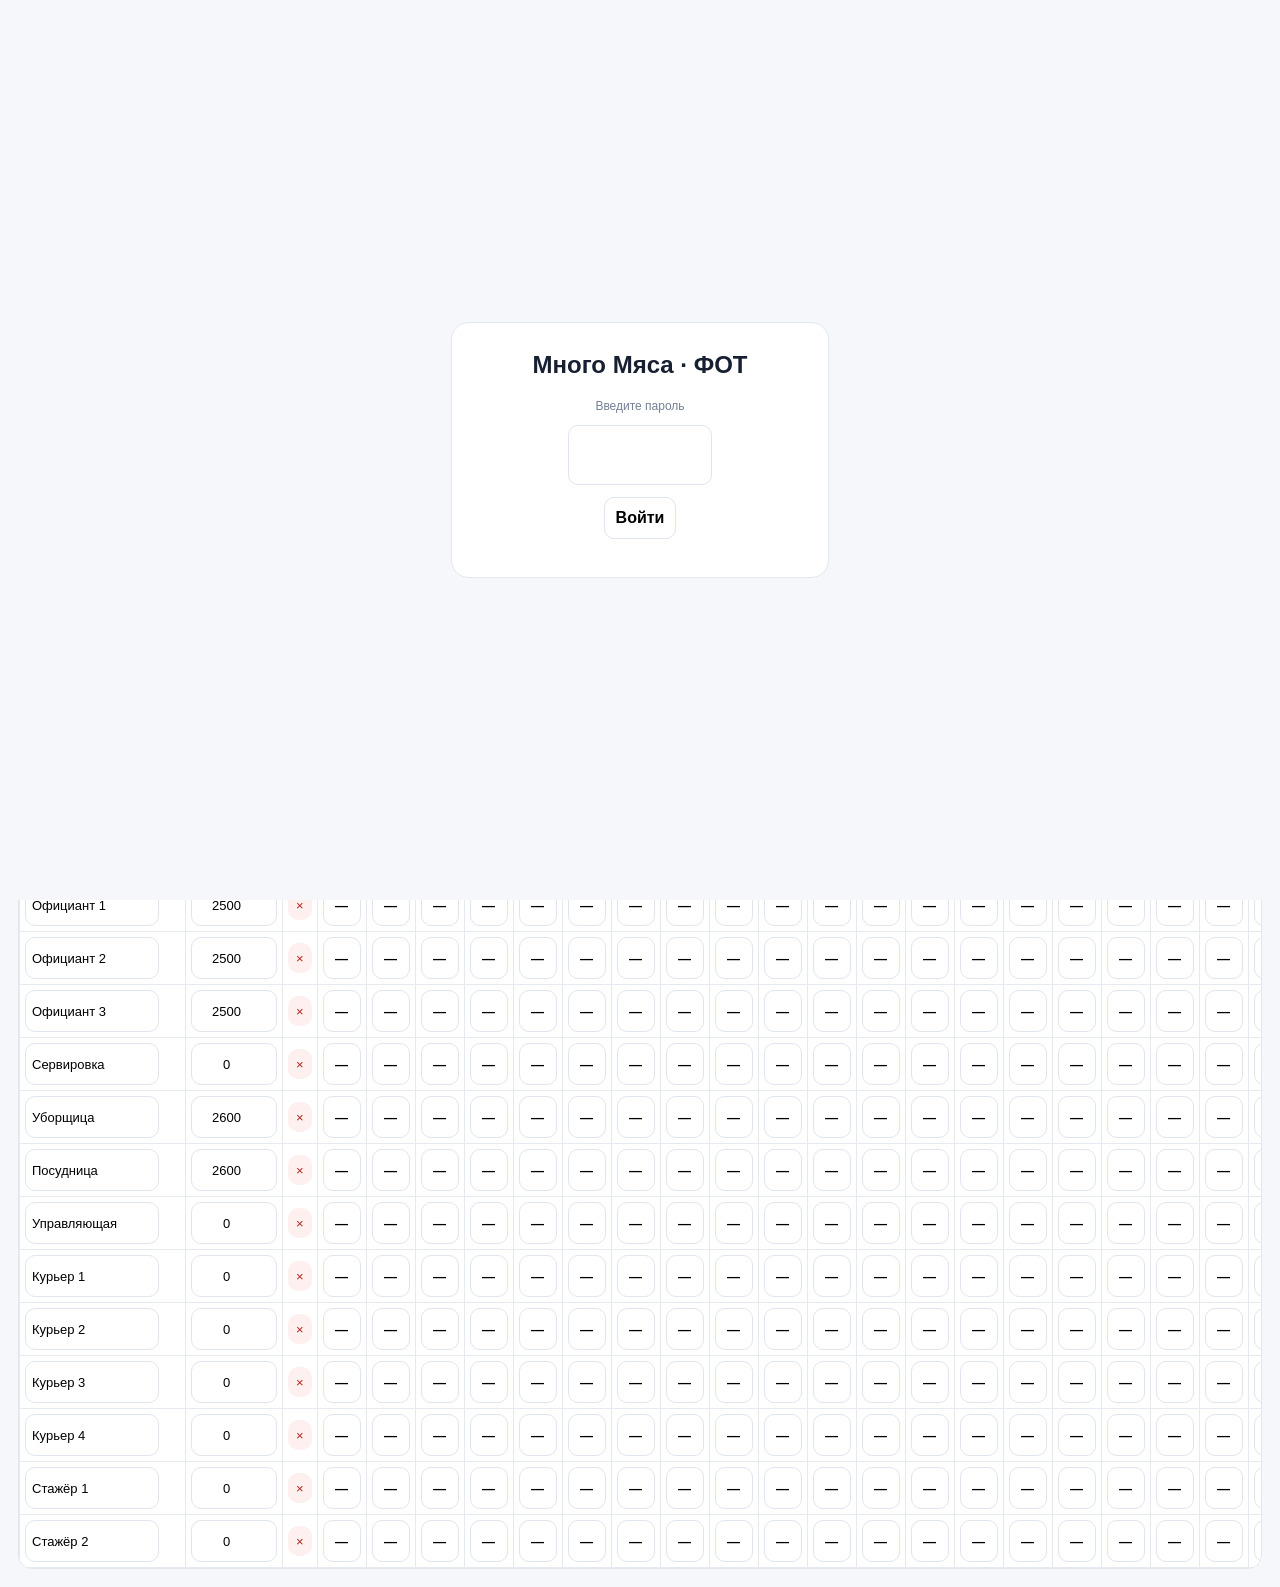
==== commit c439d64c: "Restore original FOT interface" ====
--- a/index.html
+++ b/index.html
@@ -1,301 +1,9 @@
-<!doctype html>
-<html lang="ru">
-<head>
-<meta charset="utf-8">
-<meta name="viewport" content="width=device-width,initial-scale=1">
-<title>Много Мяса — ФОТ</title>
-<style>
-*{box-sizing:border-box}
-body{margin:0;background:#f5f7fb;color:#172033;font-family:Arial,sans-serif}
-#lock{position:fixed;inset:0;background:#172033;z-index:9999;display:flex;align-items:center;justify-content:center}
-.login{background:white;padding:32px;border-radius:20px;width:320px;text-align:center;box-shadow:0 20px 50px #0005}
-.login h2{margin-top:0}.login input{width:100%;padding:14px;font-size:20px;border:1px solid #ccd3df;border-radius:10px;text-align:center}
-.login button,.btn{border:0;border-radius:10px;padding:11px 16px;font-weight:700;cursor:pointer;background:#172033;color:white}
-.login button{width:100%;margin-top:12px}
-#error{color:#d33;margin-top:10px}
-.app{max-width:1800px;margin:auto;padding:18px}
-.top{display:flex;gap:12px;align-items:center;flex-wrap:wrap;margin-bottom:14px}
-.top h1{margin:0 20px 0 0;font-size:25px}
-select,input{border:1px solid #ccd3df;border-radius:8px;padding:9px;background:white}
-.revenue{width:160px}
-.cards{display:flex;gap:10px;flex-wrap:wrap;margin-bottom:14px}
-.card{background:white;border-radius:14px;padding:13px 18px;min-width:180px;box-shadow:0 2px 8px #0000000c}
-.card small{display:block;color:#7a8495;margin-bottom:5px}.card b{font-size:20px}
-.status{margin-left:auto;font-size:13px;color:#6b7280}
-.tablewrap{overflow:auto;background:white;border-radius:14px;box-shadow:0 2px 10px #0000000c}
-table{border-collapse:separate;border-spacing:0;min-width:1500px;width:100%}
-th,td{border-right:1px solid #edf0f5;border-bottom:1px solid #edf0f5;text-align:center;padding:5px;white-space:nowrap}
-th{position:sticky;top:0;background:#f9fafc;z-index:3;font-size:12px}
-.namecol{position:sticky;left:0;background:white;z-index:2;min-width:165px;text-align:left}
-.ratecol{position:sticky;left:165px;background:white;z-index:2;min-width:90px}
-th.namecol,th.ratecol{z-index:5;background:#f9fafc}
-.empname{width:155px;font-weight:700}
-.rate{width:78px;text-align:right}
-.day{min-width:54px;cursor:pointer;user-select:none}
-.day:hover{outline:2px solid #9da9bd}
-.plan1{background:#dbeafe!important;color:#1d4ed8;font-weight:bold}
-.plan05{background:#eff6ff!important;color:#2563eb;font-weight:bold}
-.fact1{background:#dcfce7!important;color:#15803d;font-weight:bold}
-.fact05{background:#f0fdf4!important;color:#16a34a;font-weight:bold}
-.friday{background:#fff7ed}
-.saturday{background:#ffedd5}
-.dayhead b{display:block;font-size:13px}.dayhead span{font-size:10px;color:#6b7280}
-.type{font-size:10px;font-weight:bold;min-width:50px}
-.planlabel{color:#2563eb}.factlabel{color:#15803d}
-.total{font-weight:bold;min-width:85px}
-.delete{border:0;background:none;color:#c33;font-size:17px;cursor:pointer}
-.add{margin:14px 0;background:#16a34a}
-.legend{font-size:12px;color:#6b7280;margin:10px 2px}
-@media(max-width:700px){.app{padding:8px}.top h1{width:100%}.card{min-width:145px}.status{width:100%}}
-</style>
-</head>
-<body>
-
-<div id="lock">
- <div class="login">
-  <h2>Много Мяса</h2>
-  <p>Управление ФОТ</p>
-  <input id="pin" type="password" inputmode="numeric" placeholder="Пароль">
-  <button onclick="unlock()">Войти</button>
-  <div id="error"></div>
- </div>
-</div>
-
-<div class="app">
- <div class="top">
-  <h1>ФОТ · Много Мяса</h1>
-  <select id="unit"></select>
-  <input id="month" type="month">
-  <span>Выручка:</span>
-  <input id="revenue" class="revenue" type="number" placeholder="₽">
-  <div class="status" id="cloud">☁ Загрузка...</div>
- </div>
-
- <div class="cards">
-  <div class="card"><small>План ФОТ</small><b id="planSum">0 ₽</b></div>
-  <div class="card"><small>Факт ФОТ</small><b id="factSum">0 ₽</b></div>
-  <div class="card"><small>Отклонение</small><b id="diffSum">0 ₽</b></div>
-  <div class="card"><small>ФОТ факт / выручка</small><b id="fotPercent">—</b></div>
- </div>
-
- <div class="tablewrap"><table id="tbl"></table></div>
- <button class="btn add" onclick="addEmployee()">＋ Добавить сотрудника</button>
- <div class="legend">Синий — ПЛАН · зелёный — ФАКТ · нажатие по ячейке: 0 → 1 → ½ → 0. Пятница и суббота выделены.</div>
-</div>
-
-<script>
-const SUPABASE_URL='https://coggpgbxkswlpuvqvtky.supabase.co';
-const SUPABASE_KEY='sb_publishable_EdmxCZsHL632NzNe7orRzA_qkeILiFt';
-
-const units=['Джангильдина','Победы','Уральская','Фабрика-кухня','Люди в найме'];
-
-const restaurant=[
- ['Администратор 1',3000],['Администратор 2',3000],
- ['Шашлычник 1',4000],['Шашлычник 2',4000],['Шашлычник 3',4000],
- ['Повар 1',3500],['Повар 2',3500],
- ['Упаковщик 1',2800],['Упаковщик 2',2800],['Упаковщик 3',2800],
- ['Официант 1',2500],['Официант 2',2500],['Официант 3',2500],
- ['Сервировка',0],['Уборщица',2600],['Посудница',2600],
- ['Управляющая',0],
- ['Курьер 1',0],['Курьер 2',0],['Курьер 3',0],['Курьер 4',0],
- ['Стажёр 1',0],['Стажёр 2',0]
-];
-
-const factory=[
- ['Заготовщик 1',0],['Заготовщик 2',0],['Заготовщик 3',0],
- ['Уборщица 1',0],['Повар соуса 1',0],['Повар суп 1',0],['Управляющий 1',120000]
-];
-
-function defaults(){
- let employees={};
- units.forEach(u=>{
-   let src=u==='Фабрика-кухня'?factory:(u==='Люди в найме'?Array.from({length:7},(_,i)=>['Сотрудник '+(i+1),0]):restaurant);
-   employees[u]=src.map((x,i)=>({id:Date.now()+Math.random()+i,name:x[0],rate:x[1]}));
- });
- return {employees,schedules:{},revenue:{}};
-}
-
-let state=defaults();
-let saveTimer;
-
-const $=id=>document.getElementById(id);
-const money=n=>Math.round(n||0).toLocaleString('ru-RU')+' ₽';
-
-function unlock(){
- if($('pin').value==='8569'){
-   sessionStorage.setItem('mm_auth','1');
-   $('lock').style.display='none';
- }else $('error').textContent='Неверный пароль';
-}
-$('pin').addEventListener('keydown',e=>{if(e.key==='Enter')unlock()});
-if(sessionStorage.getItem('mm_auth')==='1') $('lock').style.display='none';
-
-units.forEach(u=>$('unit').add(new Option(u,u)));
-const now=new Date();
-$('month').value=now.getFullYear()+'-'+String(now.getMonth()+1).padStart(2,'0');
-
-function key(){return $('unit').value+'|'+$('month').value}
-function schedule(){
- if(!state.schedules[key()]) state.schedules[key()]={};
- return state.schedules[key()];
-}
-
-async function loadCloud(){
- try{
-   const r=await fetch(SUPABASE_URL+'/rest/v1/fot_data?select=data&id=eq.1',{
-     headers:{apikey:SUPABASE_KEY,Authorization:'Bearer '+SUPABASE_KEY}
-   });
-   if(!r.ok) throw new Error(await r.text());
-   const rows=await r.json();
-   if(rows[0] && rows[0].data && Object.keys(rows[0].data).length){
-     state=rows[0].data;
-     units.forEach(u=>{if(!state.employees[u])state.employees[u]=defaults().employees[u]});
-     if(!state.schedules)state.schedules={};
-     if(!state.revenue)state.revenue={};
-   }
-   $('cloud').textContent='☁ Облако подключено';
-   render();
- }catch(e){
-   console.error(e);
-   $('cloud').textContent='⚠ Ошибка облака';
-   render();
- }
-}
-
-function save(){
- $('cloud').textContent='☁ Сохранение...';
- clearTimeout(saveTimer);
- saveTimer=setTimeout(saveCloud,500);
-}
-
-async function saveCloud(){
- try{
-   const r=await fetch(SUPABASE_URL+'/rest/v1/fot_data?id=eq.1',{
-     method:'PATCH',
-     headers:{
-       apikey:SUPABASE_KEY,
-       Authorization:'Bearer '+SUPABASE_KEY,
-       'Content-Type':'application/json',
-       Prefer:'return=minimal'
-     },
-     body:JSON.stringify({data:state,updated_at:new Date().toISOString()})
-   });
-   if(!r.ok) throw new Error(await r.text());
-   $('cloud').textContent='✓ Сохранено в облаке';
- }catch(e){
-   console.error(e);
-   $('cloud').textContent='⚠ Не удалось сохранить';
- }
-}
-
-function days(){
- const [y,m]=$('month').value.split('-').map(Number);
- return new Date(y,m,0).getDate();
-}
-function weekday(d){
- const [y,m]=$('month').value.split('-').map(Number);
- return new Date(y,m-1,d).getDay();
-}
-const wd=['Вс','Пн','Вт','Ср','Чт','Пт','Сб'];
-
-function getShift(id,d,type){
- const s=schedule();
- return s[id]?.[d]?.[type]||0;
-}
-function setShift(id,d,type){
- const s=schedule();
- if(!s[id])s[id]={};
- if(!s[id][d])s[id][d]={plan:0,fact:0};
- let v=s[id][d][type]||0;
- s[id][d][type]=v===0?1:v===1?.5:0;
- save();render();
-}
-
-function updateName(id,v){
- const e=state.employees[$('unit').value].find(x=>String(x.id)===String(id));
- if(e){e.name=v;save()}
-}
-function updateRate(id,v){
- const e=state.employees[$('unit').value].find(x=>String(x.id)===String(id));
- if(e){e.rate=Number(v)||0;save();render()}
-}
-function removeEmployee(id){
- if(!confirm('Удалить сотрудника?'))return;
- state.employees[$('unit').value]=state.employees[$('unit').value].filter(x=>String(x.id)!==String(id));
- save();render();
-}
-function addEmployee(){
- const name=prompt('Имя или должность сотрудника:');
- if(!name)return;
- const rate=Number(prompt('Ставка за полную смену, ₽:','0'))||0;
- state.employees[$('unit').value].push({id:Date.now()+Math.random(),name,rate});
- save();render();
-}
-
-function render(){
- const u=$('unit').value;
- const ds=days();
- const emps=state.employees[u]||[];
- const revKey=key();
- $('revenue').value=state.revenue[revKey]||'';
-
- let h='<thead><tr><th class="namecol">Сотрудник</th><th class="ratecol">Ставка</th><th></th>';
- for(let d=1;d<=ds;d++){
-   const w=weekday(d),cls=w===5?'friday':w===6?'saturday':'';
-   h+=`<th class="${cls} dayhead"><b>${d}</b><span>${wd[w]}</span></th>`;
- }
- h+='<th>Итого</th></tr></thead><tbody>';
-
- let planTotal=0,factTotal=0;
-
- emps.forEach(e=>{
-   let ep=0,ef=0;
-   for(let d=1;d<=ds;d++){ep+=getShift(e.id,d,'plan');ef+=getShift(e.id,d,'fact')}
-   planTotal+=ep*e.rate; factTotal+=ef*e.rate;
-
-   h+=`<tr>
-   <td class="namecol" rowspan="2"><input class="empname" value="${esc(e.name)}" onchange="updateName('${e.id}',this.value)"></td>
-   <td class="ratecol" rowspan="2"><input class="rate" type="number" value="${e.rate}" onchange="updateRate('${e.id}',this.value)"></td>
-   <td class="type planlabel">ПЛАН</td>`;
-
-   for(let d=1;d<=ds;d++){
-     const v=getShift(e.id,d,'plan'),w=weekday(d);
-     const cls=v===1?'plan1':v===.5?'plan05':(w===5?'friday':w===6?'saturday':'');
-     h+=`<td class="day ${cls}" onclick="setShift('${e.id}',${d},'plan')">${v===1?'1':v===.5?'½':''}</td>`;
-   }
-   h+=`<td class="total">${money(ep*e.rate)}</td></tr>`;
-
-   h+=`<tr><td class="type factlabel">ФАКТ</td>`;
-   for(let d=1;d<=ds;d++){
-     const v=getShift(e.id,d,'fact'),w=weekday(d);
-     const cls=v===1?'fact1':v===.5?'fact05':(w===5?'friday':w===6?'saturday':'');
-     h+=`<td class="day ${cls}" onclick="setShift('${e.id}',${d},'fact')">${v===1?'1':v===.5?'½':''}</td>`;
-   }
-   h+=`<td class="total">${money(ef*e.rate)} <button class="delete" onclick="removeEmployee('${e.id}')">×</button></td></tr>`;
- });
-
- h+='</tbody>';
- $('tbl').innerHTML=h;
- $('planSum').textContent=money(planTotal);
- $('factSum').textContent=money(factTotal);
- $('diffSum').textContent=money(factTotal-planTotal);
- const rev=Number(state.revenue[revKey])||0;
- $('fotPercent').textContent=rev?((factTotal/rev)*100).toFixed(1)+'%':'—';
-}
-
-function esc(s){
- return String(s).replace(/&/g,'&amp;').replace(/"/g,'&quot;').replace(/</g,'&lt;').replace(/>/g,'&gt;');
-}
-
-$('unit').onchange=render;
-$('month').onchange=render;
-$('revenue').onchange=function(){
- state.revenue[key()]=Number(this.value)||0;
- save();render();
-};
-
-render();
-loadCloud();
-</script>
-</body>
-</html>
+<!doctype html><html lang="ru"><head><meta charset="utf-8"><meta name="viewport" content="width=device-width,initial-scale=1"><title>Много Мяса — ФОТ</title><style>
+body{font-family:Arial,sans-serif;margin:0;background:#f5f7fb;color:#172033}.app{max-width:1400px;margin:auto;padding:18px}h1{font-size:22px}.bar,.cards{display:flex;gap:10px;flex-wrap:wrap}.bar{align-items:center}.cards{margin:16px 0}.card{background:white;border:1px solid #e2e7ef;border-radius:14px;padding:12px 16px;min-width:150px}.v{font-size:21px;font-weight:800;margin-top:5px}.muted{color:#738096;font-size:12px}select,button,input{font:inherit;min-height:42px;border-radius:10px;border:1px solid #dfe5ee;background:white;padding:8px 11px}.edit{min-height:32px;width:120px;padding:4px 6px}.rate{width:72px;text-align:center}.del{min-height:30px;padding:3px 8px;border:0;background:#fff0f0;color:#b42318}.actions{width:42px}.modes{display:flex;gap:4px;background:#e8edf5;padding:4px;border-radius:12px}.modes button{border:0;font-weight:800}.modes .active.plan{background:#2563eb;color:#fff}.modes .active.fact{background:#169b62;color:#fff}.wrap{overflow:auto;background:white;border:1px solid #e2e7ef;border-radius:14px}table{border-collapse:collapse;min-width:1200px;width:100%;font-size:13px}th,td{border:1px solid #e5e9f0;padding:5px;text-align:center}th{background:#f8fafc}.fri{background:#fff2cc!important}.sat{background:#ffe0b2!important}.dow{font-size:10px;color:#738096;display:block;margin-top:2px}.name{text-align:left;min-width:155px}.shift{width:38px;height:38px;padding:0;font-weight:800}.p1{background:#e8f0ff;color:#1e5ad7}.p05{background:#f3f6ff;color:#1e5ad7}.f1{background:#e6f7ef;color:#128154}.f05{background:#f2fbf7;color:#128154}.sum{font-weight:800;min-width:90px}@media(max-width:700px){.app{padding:10px}.card{min-width:calc(50% - 5px);flex:1}h1{font-size:19px}}
+</style></head><body><div id="lock" style="position:fixed;inset:0;background:#f5f7fb;z-index:9999;display:flex;align-items:center;justify-content:center"><div style="background:white;padding:28px;border:1px solid #e2e7ef;border-radius:18px;width:min(320px,85vw);text-align:center"><h2 style="margin-top:0">Много Мяса · ФОТ</h2><div class="muted" style="margin-bottom:12px">Введите пароль</div><input id="pin" type="password" inputmode="numeric" maxlength="4" style="width:120px;text-align:center;font-size:22px;letter-spacing:6px"><br><button id="enter" style="margin-top:12px;font-weight:800">Войти</button><div id="err" style="color:#b42318;margin-top:10px;font-size:13px"></div></div></div><div class="app"><h1>Много Мяса · План / Факт ФОТ</h1><div class="bar"><select id="unit"></select><input id="month" type="month" value="2026-10"><div class="modes"><button id="plan" class="active plan">ПЛАН</button><button id="fact" class="fact">ФАКТ</button></div></div><div class="cards"><div class="card"><div class="muted">План ФОТ</div><div class="v" id="pt">0 ₽</div></div><div class="card"><div class="muted">Факт ФОТ</div><div class="v" id="ft">0 ₽</div></div><div class="card"><div class="muted">Отклонение</div><div class="v" id="diff">0 ₽</div></div></div><div class="muted" style="margin-bottom:8px">Нажатие: пусто → полная смена → ½ смены → пусто. ПЛАН синий, ФАКТ зелёный. Данные этой версии сохраняются в браузере.</div><button id="addEmp" style="margin:0 0 10px;font-weight:800">＋ Добавить сотрудника</button><div class="wrap"><table><thead id="head"></thead><tbody id="body"></tbody></table></div></div><script>
+const restaurant=[['Администратор 1',3000],['Администратор 2',3000],['Шашлычник 1',4000],['Шашлычник 2',4000],['Шашлычник 3',4000],['Повар 1',3500],['Повар 2',3500],['Упаковщик 1',2800],['Упаковщик 2',2800],['Упаковщик 3',2800],['Официант 1',2500],['Официант 2',2500],['Официант 3',2500],['Сервировка',0],['Уборщица',2600],['Посудница',2600],['Управляющая',0],['Курьер 1',0],['Курьер 2',0],['Курьер 3',0],['Курьер 4',0],['Стажёр 1',0],['Стажёр 2',0]];
+const staff={'Джангильдина':restaurant,'Победы':restaurant,'Уральская':restaurant,'Фабрика-кухня':[['Заготовщик 1',0],['Заготовщик 2',0],['Заготовщик 3',0],['Уборщица',0],['Повар соуса',0],['Повар суп',0],['Управляющий',120000]],'Люди в найме':Array.from({length:7},(_,i)=>['Сотрудник '+(i+1),0])};
+let custom=JSON.parse(localStorage.getItem('mmfot_custom')||'{}');let deleted=JSON.parse(localStorage.getItem('mmfot_deleted')||'{}');const list=unit=>staff[unit].map((p,i)=>({p,i,key:'base-'+i})).filter(x=>!deleted[unit+'|'+x.key]).concat((custom[unit]||[]).map((p,i)=>({p,i,key:'custom-'+i})).filter(x=>!deleted[unit+'|'+x.key]));const u=document.querySelector('#unit');Object.keys(staff).forEach(x=>u.add(new Option(x,x)));let mode='plan';let db=JSON.parse(localStorage.getItem('mmfot')||'{}');let edits=JSON.parse(localStorage.getItem('mmfot_staff')||'{}');const save=()=>localStorage.setItem('mmfot',JSON.stringify(db));const saveEdits=()=>localStorage.setItem('mmfot_staff',JSON.stringify(edits));const emp=(unit,k,p)=>edits[unit+'|'+k]||{name:p[0],rate:p[1]};const mon=document.querySelector('#month');const key=()=>u.value+'|'+mon.value;const get=()=>db[key()]||(db[key()]={plan:{},fact:{}});const rub=n=>Math.round(n).toLocaleString('ru-RU')+' ₽';
+function render(){let [y,m]=mon.value.split('-').map(Number),days=new Date(y,m,0).getDate(),h='<tr><th class="name">Сотрудник</th><th>Ставка</th><th class="actions"></th>';const dns=['вс','пн','вт','ср','чт','пт','сб'];for(let d=1;d<=days;d++){let wd=new Date(y,m-1,d).getDay(),cl=wd===5?' class="fri"':wd===6?' class="sat"':'';h+='<th'+cl+'>'+d+'<span class="dow">'+dns[wd]+'</span></th>'};h+='<th>Итого</th></tr>';head.innerHTML=h;body.innerHTML='';let pTot=0,fTot=0;list(u.value).forEach((x,row)=>{let p=x.p,kid=x.key,i=row,e=emp(u.value,kid,p),rate=Number(e.rate)||0,tr=document.createElement('tr');let ntd=document.createElement('td');ntd.className='name';let ni=document.createElement('input');ni.className='edit';ni.value=e.name;ni.onchange=()=>{edits[u.value+'|'+kid]={name:ni.value,rate:rate};saveEdits();render()};ntd.appendChild(ni);tr.appendChild(ntd);let rtd=document.createElement('td'),ri=document.createElement('input');ri.className='edit rate';ri.type='number';ri.min='0';ri.step='100';ri.value=rate;ri.onchange=()=>{edits[u.value+'|'+kid]={name:ni.value,rate:Number(ri.value)||0};saveEdits();render()};rtd.appendChild(ri);tr.appendChild(rtd);let atd=document.createElement('td'),del=document.createElement('button');del.className='del';del.textContent='×';del.title='Удалить сотрудника';del.onclick=()=>{if(confirm('Удалить '+ni.value+'?')){deleted[u.value+'|'+kid]=true;localStorage.setItem('mmfot_deleted',JSON.stringify(deleted));render()}};atd.appendChild(del);tr.appendChild(atd);let ps=0,fs=0;for(let d=1;d<=days;d++){let td=document.createElement('td'),b=document.createElement('button'),k=i+'-'+d,v=get()[mode][k]||0;b.className='shift '+(mode==='plan'?(v===1?'p1':v===.5?'p05':''):(v===1?'f1':v===.5?'f05':''));b.textContent=v===1?'1':v===.5?'½':'—';b.onclick=()=>{let x=get()[mode][k]||0;get()[mode][k]=x===0?1:x===1?.5:0;save();render()};td.appendChild(b);tr.appendChild(td);ps+=(get().plan[k]||0)*rate;fs+=(get().fact[k]||0)*rate}pTot+=ps;fTot+=fs;let s=document.createElement('td');s.className='sum';s.textContent=rub(mode==='plan'?ps:fs);tr.appendChild(s);body.appendChild(tr)});pt.textContent=rub(pTot);ft.textContent=rub(fTot);diff.textContent=rub(fTot-pTot)}
+addEmp.onclick=()=>{let name=prompt('Имя или должность сотрудника:');if(!name)return;let rate=Number(prompt('Ставка за полную смену, ₽:','0'));if(!Number.isFinite(rate)||rate<0)rate=0;(custom[u.value]||(custom[u.value]=[])).push([name,rate]);localStorage.setItem('mmfot_custom',JSON.stringify(custom));render()};function setMode(x){mode=x;plan.className=x==='plan'?'active plan':'plan';fact.className=x==='fact'?'active fact':'fact';render()}plan.onclick=()=>setMode('plan');fact.onclick=()=>setMode('fact');u.onchange=render;mon.onchange=render;render();
+const unlock=()=>{if(pin.value==='8569'){sessionStorage.setItem('mmfot_auth','1');lock.style.display='none';err.textContent=''}else err.textContent='Неверный пароль'};enter.onclick=unlock;pin.onkeydown=e=>{if(e.key==='Enter')unlock()};if(sessionStorage.getItem('mmfot_auth')==='1')lock.style.display='none';</script></body></html>
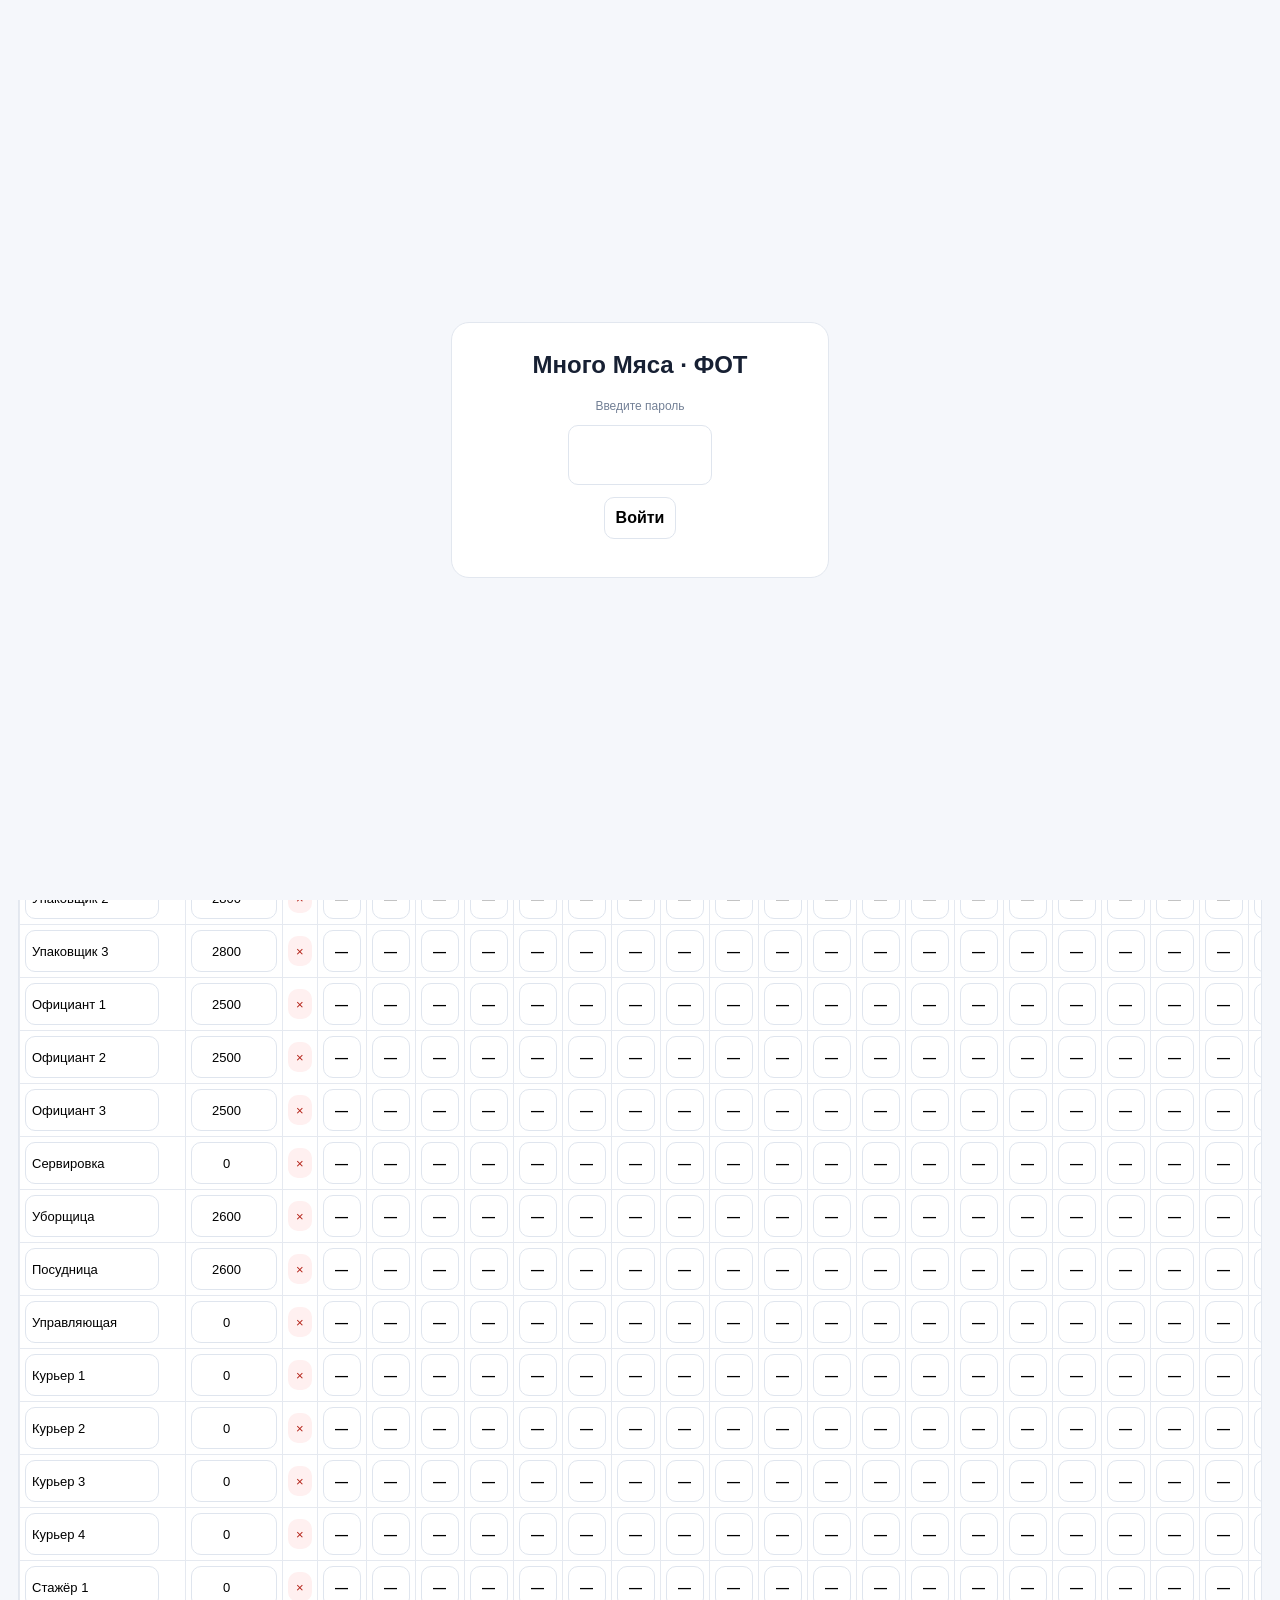
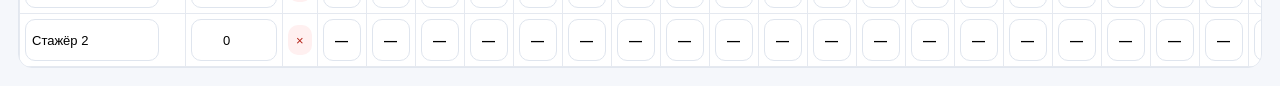
==== commit 34656179: "Update index.html" ====
--- a/index.html
+++ b/index.html
@@ -1,9 +1,134 @@
 <!doctype html><html lang="ru"><head><meta charset="utf-8"><meta name="viewport" content="width=device-width,initial-scale=1"><title>Много Мяса — ФОТ</title><style>
 body{font-family:Arial,sans-serif;margin:0;background:#f5f7fb;color:#172033}.app{max-width:1400px;margin:auto;padding:18px}h1{font-size:22px}.bar,.cards{display:flex;gap:10px;flex-wrap:wrap}.bar{align-items:center}.cards{margin:16px 0}.card{background:white;border:1px solid #e2e7ef;border-radius:14px;padding:12px 16px;min-width:150px}.v{font-size:21px;font-weight:800;margin-top:5px}.muted{color:#738096;font-size:12px}select,button,input{font:inherit;min-height:42px;border-radius:10px;border:1px solid #dfe5ee;background:white;padding:8px 11px}.edit{min-height:32px;width:120px;padding:4px 6px}.rate{width:72px;text-align:center}.del{min-height:30px;padding:3px 8px;border:0;background:#fff0f0;color:#b42318}.actions{width:42px}.modes{display:flex;gap:4px;background:#e8edf5;padding:4px;border-radius:12px}.modes button{border:0;font-weight:800}.modes .active.plan{background:#2563eb;color:#fff}.modes .active.fact{background:#169b62;color:#fff}.wrap{overflow:auto;background:white;border:1px solid #e2e7ef;border-radius:14px}table{border-collapse:collapse;min-width:1200px;width:100%;font-size:13px}th,td{border:1px solid #e5e9f0;padding:5px;text-align:center}th{background:#f8fafc}.fri{background:#fff2cc!important}.sat{background:#ffe0b2!important}.dow{font-size:10px;color:#738096;display:block;margin-top:2px}.name{text-align:left;min-width:155px}.shift{width:38px;height:38px;padding:0;font-weight:800}.p1{background:#e8f0ff;color:#1e5ad7}.p05{background:#f3f6ff;color:#1e5ad7}.f1{background:#e6f7ef;color:#128154}.f05{background:#f2fbf7;color:#128154}.sum{font-weight:800;min-width:90px}@media(max-width:700px){.app{padding:10px}.card{min-width:calc(50% - 5px);flex:1}h1{font-size:19px}}
-</style></head><body><div id="lock" style="position:fixed;inset:0;background:#f5f7fb;z-index:9999;display:flex;align-items:center;justify-content:center"><div style="background:white;padding:28px;border:1px solid #e2e7ef;border-radius:18px;width:min(320px,85vw);text-align:center"><h2 style="margin-top:0">Много Мяса · ФОТ</h2><div class="muted" style="margin-bottom:12px">Введите пароль</div><input id="pin" type="password" inputmode="numeric" maxlength="4" style="width:120px;text-align:center;font-size:22px;letter-spacing:6px"><br><button id="enter" style="margin-top:12px;font-weight:800">Войти</button><div id="err" style="color:#b42318;margin-top:10px;font-size:13px"></div></div></div><div class="app"><h1>Много Мяса · План / Факт ФОТ</h1><div class="bar"><select id="unit"></select><input id="month" type="month" value="2026-10"><div class="modes"><button id="plan" class="active plan">ПЛАН</button><button id="fact" class="fact">ФАКТ</button></div></div><div class="cards"><div class="card"><div class="muted">План ФОТ</div><div class="v" id="pt">0 ₽</div></div><div class="card"><div class="muted">Факт ФОТ</div><div class="v" id="ft">0 ₽</div></div><div class="card"><div class="muted">Отклонение</div><div class="v" id="diff">0 ₽</div></div></div><div class="muted" style="margin-bottom:8px">Нажатие: пусто → полная смена → ½ смены → пусто. ПЛАН синий, ФАКТ зелёный. Данные этой версии сохраняются в браузере.</div><button id="addEmp" style="margin:0 0 10px;font-weight:800">＋ Добавить сотрудника</button><div class="wrap"><table><thead id="head"></thead><tbody id="body"></tbody></table></div></div><script>
+</style></head><body><div id="lock" style="position:fixed;inset:0;background:#f5f7fb;z-index:9999;display:flex;align-items:center;justify-content:center"><div style="background:white;padding:28px;border:1px solid #e2e7ef;border-radius:18px;width:min(320px,85vw);text-align:center"><h2 style="margin-top:0">Много Мяса · ФОТ</h2><div class="muted" style="margin-bottom:12px">Введите пароль</div><input id="pin" type="password" inputmode="numeric" maxlength="4" style="width:120px;text-align:center;font-size:22px;letter-spacing:6px"><br><button id="enter" style="margin-top:12px;font-weight:800">Войти</button><div id="err" style="color:#b42318;margin-top:10px;font-size:13px"></div></div></div><div class="app"><h1>Много Мяса · План / Факт ФОТ</h1><div class="bar"><select id="unit"></select><input id="month" type="month" value="2026-10"><div class="modes"><button id="plan" class="active plan">ПЛАН</button><button id="fact" class="fact">ФАКТ</button></div></div><div class="cards"><div class="card"><div class="muted">План ФОТ</div><div class="v" id="pt">0 ₽</div></div><div class="card"><div class="muted">Факт ФОТ</div><div class="v" id="ft">0 ₽</div></div><div class="card"><div class="muted">Отклонение</div><div class="v" id="diff">0 ₽</div></div></div><div class="cards">
+  <div class="card">
+    <div class="muted">Сегодня · План / Факт</div>
+    <div class="v" id="dayControl">—</div>
+    <div class="muted" id="dayDiff">—</div>
+  </div>
+
+  <div class="card">
+    <div class="muted">Эта неделя · по сегодня</div>
+    <div class="v" id="weekControl">—</div>
+    <div class="muted" id="weekDiff">—</div>
+  </div>
+
+  <div class="card">
+    <div class="muted">Месяц · План / Факт</div>
+    <div class="v" id="monthControl">—</div>
+    <div class="muted" id="monthDiff">—</div>
+  </div>
+</div><div class="muted" style="margin-bottom:8px">Нажатие: пусто → полная смена → ½ смены → пусто. ПЛАН синий, ФАКТ зелёный. Данные этой версии сохраняются в браузере.</div><button id="addEmp" style="margin:0 0 10px;font-weight:800">＋ Добавить сотрудника</button><div class="wrap"><table><thead id="head"></thead><tbody id="body"></tbody></table></div></div><script>
 const restaurant=[['Администратор 1',3000],['Администратор 2',3000],['Шашлычник 1',4000],['Шашлычник 2',4000],['Шашлычник 3',4000],['Повар 1',3500],['Повар 2',3500],['Упаковщик 1',2800],['Упаковщик 2',2800],['Упаковщик 3',2800],['Официант 1',2500],['Официант 2',2500],['Официант 3',2500],['Сервировка',0],['Уборщица',2600],['Посудница',2600],['Управляющая',0],['Курьер 1',0],['Курьер 2',0],['Курьер 3',0],['Курьер 4',0],['Стажёр 1',0],['Стажёр 2',0]];
 const staff={'Джангильдина':restaurant,'Победы':restaurant,'Уральская':restaurant,'Фабрика-кухня':[['Заготовщик 1',0],['Заготовщик 2',0],['Заготовщик 3',0],['Уборщица',0],['Повар соуса',0],['Повар суп',0],['Управляющий',120000]],'Люди в найме':Array.from({length:7},(_,i)=>['Сотрудник '+(i+1),0])};
-let custom=JSON.parse(localStorage.getItem('mmfot_custom')||'{}');let deleted=JSON.parse(localStorage.getItem('mmfot_deleted')||'{}');const list=unit=>staff[unit].map((p,i)=>({p,i,key:'base-'+i})).filter(x=>!deleted[unit+'|'+x.key]).concat((custom[unit]||[]).map((p,i)=>({p,i,key:'custom-'+i})).filter(x=>!deleted[unit+'|'+x.key]));const u=document.querySelector('#unit');Object.keys(staff).forEach(x=>u.add(new Option(x,x)));let mode='plan';let db=JSON.parse(localStorage.getItem('mmfot')||'{}');let edits=JSON.parse(localStorage.getItem('mmfot_staff')||'{}');const save=()=>localStorage.setItem('mmfot',JSON.stringify(db));const saveEdits=()=>localStorage.setItem('mmfot_staff',JSON.stringify(edits));const emp=(unit,k,p)=>edits[unit+'|'+k]||{name:p[0],rate:p[1]};const mon=document.querySelector('#month');const key=()=>u.value+'|'+mon.value;const get=()=>db[key()]||(db[key()]={plan:{},fact:{}});const rub=n=>Math.round(n).toLocaleString('ru-RU')+' ₽';
-function render(){let [y,m]=mon.value.split('-').map(Number),days=new Date(y,m,0).getDate(),h='<tr><th class="name">Сотрудник</th><th>Ставка</th><th class="actions"></th>';const dns=['вс','пн','вт','ср','чт','пт','сб'];for(let d=1;d<=days;d++){let wd=new Date(y,m-1,d).getDay(),cl=wd===5?' class="fri"':wd===6?' class="sat"':'';h+='<th'+cl+'>'+d+'<span class="dow">'+dns[wd]+'</span></th>'};h+='<th>Итого</th></tr>';head.innerHTML=h;body.innerHTML='';let pTot=0,fTot=0;list(u.value).forEach((x,row)=>{let p=x.p,kid=x.key,i=row,e=emp(u.value,kid,p),rate=Number(e.rate)||0,tr=document.createElement('tr');let ntd=document.createElement('td');ntd.className='name';let ni=document.createElement('input');ni.className='edit';ni.value=e.name;ni.onchange=()=>{edits[u.value+'|'+kid]={name:ni.value,rate:rate};saveEdits();render()};ntd.appendChild(ni);tr.appendChild(ntd);let rtd=document.createElement('td'),ri=document.createElement('input');ri.className='edit rate';ri.type='number';ri.min='0';ri.step='100';ri.value=rate;ri.onchange=()=>{edits[u.value+'|'+kid]={name:ni.value,rate:Number(ri.value)||0};saveEdits();render()};rtd.appendChild(ri);tr.appendChild(rtd);let atd=document.createElement('td'),del=document.createElement('button');del.className='del';del.textContent='×';del.title='Удалить сотрудника';del.onclick=()=>{if(confirm('Удалить '+ni.value+'?')){deleted[u.value+'|'+kid]=true;localStorage.setItem('mmfot_deleted',JSON.stringify(deleted));render()}};atd.appendChild(del);tr.appendChild(atd);let ps=0,fs=0;for(let d=1;d<=days;d++){let td=document.createElement('td'),b=document.createElement('button'),k=i+'-'+d,v=get()[mode][k]||0;b.className='shift '+(mode==='plan'?(v===1?'p1':v===.5?'p05':''):(v===1?'f1':v===.5?'f05':''));b.textContent=v===1?'1':v===.5?'½':'—';b.onclick=()=>{let x=get()[mode][k]||0;get()[mode][k]=x===0?1:x===1?.5:0;save();render()};td.appendChild(b);tr.appendChild(td);ps+=(get().plan[k]||0)*rate;fs+=(get().fact[k]||0)*rate}pTot+=ps;fTot+=fs;let s=document.createElement('td');s.className='sum';s.textContent=rub(mode==='plan'?ps:fs);tr.appendChild(s);body.appendChild(tr)});pt.textContent=rub(pTot);ft.textContent=rub(fTot);diff.textContent=rub(fTot-pTot)}
-addEmp.onclick=()=>{let name=prompt('Имя или должность сотрудника:');if(!name)return;let rate=Number(prompt('Ставка за полную смену, ₽:','0'));if(!Number.isFinite(rate)||rate<0)rate=0;(custom[u.value]||(custom[u.value]=[])).push([name,rate]);localStorage.setItem('mmfot_custom',JSON.stringify(custom));render()};function setMode(x){mode=x;plan.className=x==='plan'?'active plan':'plan';fact.className=x==='fact'?'active fact':'fact';render()}plan.onclick=()=>setMode('plan');fact.onclick=()=>setMode('fact');u.onchange=render;mon.onchange=render;render();
-const unlock=()=>{if(pin.value==='8569'){sessionStorage.setItem('mmfot_auth','1');lock.style.display='none';err.textContent=''}else err.textContent='Неверный пароль'};enter.onclick=unlock;pin.onkeydown=e=>{if(e.key==='Enter')unlock()};if(sessionStorage.getItem('mmfot_auth')==='1')lock.style.display='none';</script></body></html>+const SUPABASE_URL='https://coggpgbxkswlpuvqvtky.supabase.co';
+const SUPABASE_KEY='sb_publishable_EdmxCZsHL632NzNe7orRzA_qkeILiFt';let custom=JSON.parse(localStorage.getItem('mmfot_custom')||'{}');let deleted=JSON.parse(localStorage.getItem('mmfot_deleted')||'{}');const list=unit=>staff[unit].map((p,i)=>({p,i,key:'base-'+i})).filter(x=>!deleted[unit+'|'+x.key]).concat((custom[unit]||[]).map((p,i)=>({p,i,key:'custom-'+i})).filter(x=>!deleted[unit+'|'+x.key]));const u=document.querySelector('#unit');Object.keys(staff).forEach(x=>u.add(new Option(x,x)));let mode='plan';let db=JSON.parse(localStorage.getItem('mmfot')||'{}');let edits=JSON.parse(localStorage.getItem('mmfot_staff')||'{}');const save=()=>{
+  localStorage.setItem('mmfot',JSON.stringify(db));
+  fetch(SUPABASE_URL+'/rest/v1/fot_data?id=eq.1',{
+    method:'PATCH',
+    headers:{
+      apikey:SUPABASE_KEY,
+      Authorization:'Bearer '+SUPABASE_KEY,
+      'Content-Type':'application/json'
+    },
+    body:JSON.stringify({
+      data:{db:db,edits:edits,custom:custom,deleted:deleted},
+      updated_at:new Date().toISOString()
+    })
+  });
+};;const saveEdits=()=>localStorage.setItem('mmfot_staff',JSON.stringify(edits));const emp=(unit,k,p)=>edits[unit+'|'+k]||{name:p[0],rate:p[1]};const mon=document.querySelector('#month');const key=()=>u.value+'|'+mon.value;const get=()=>db[key()]||(db[key()]={plan:{},fact:{}});const rub=n=>Math.round(n).toLocaleString('ru-RU')+' ₽';
+function render(){let [y,m]=mon.value.split('-').map(Number),days=new Date(y,m,0).getDate(),h='<tr><th class="name">Сотрудник</th><th>Ставка</th><th class="actions"></th>';const dns=['вс','пн','вт','ср','чт','пт','сб'];for(let d=1;d<=days;d++){let wd=new Date(y,m-1,d).getDay(),cl=wd===5?' class="fri"':wd===6?' class="sat"':'';h+='<th'+cl+'>'+d+'<span class="dow">'+dns[wd]+'</span></th>'};h+='<th>Итого</th></tr>';head.innerHTML=h;body.innerHTML='';let pTot=0,fTot=0;list(u.value).forEach((x,row)=>{let p=x.p,kid=x.key,i=row,e=emp(u.value,kid,p),rate=Number(e.rate)||0,tr=document.createElement('tr');let ntd=document.createElement('td');ntd.className='name';let ni=document.createElement('input');ni.className='edit';ni.value=e.name;ni.onchange=()=>{edits[u.value+'|'+kid]={name:ni.value,rate:rate};saveEdits();render()};ntd.appendChild(ni);tr.appendChild(ntd);let rtd=document.createElement('td'),ri=document.createElement('input');ri.className='edit rate';ri.type='number';ri.min='0';ri.step='100';ri.value=rate;ri.onchange=()=>{edits[u.value+'|'+kid]={name:ni.value,rate:Number(ri.value)||0};saveEdits();render()};rtd.appendChild(ri);tr.appendChild(rtd);let atd=document.createElement('td'),del=document.createElement('button');del.className='del';del.textContent='×';del.title='Удалить сотрудника';del.onclick=()=>{if(confirm('Удалить '+ni.value+'?')){deleted[u.value+'|'+kid]=true;localStorage.setItem('mmfot_deleted',JSON.stringify(deleted));render()}};atd.appendChild(del);tr.appendChild(atd);let ps=0,fs=0;for(let d=1;d<=days;d++){let td=document.createElement('td'),b=document.createElement('button'),k=i+'-'+d,v=get()[mode][k]||0;b.className='shift '+(mode==='plan'?(v===1?'p1':v===.5?'p05':''):(v===1?'f1':v===.5?'f05':''));b.textContent=v===1?'1':v===.5?'½':'—';b.onclick=()=>{let x=get()[mode][k]||0;get()[mode][k]=x===0?1:x===1?.5:0;save();render()};td.appendChild(b);tr.appendChild(td);ps+=(get().plan[k]||0)*rate;fs+=(get().fact[k]||0)*rate}pTot+=ps;fTot+=fs;let s=document.createElement('td');s.className='sum';s.textContent=rub(mode==='plan'?ps:fs);tr.appendChild(s);body.appendChild(tr)});pt.textContent=rub(pTot);ft.textContent=rub(fTot);diff.textContent=rub(fTot-pTot);updateControls()}
+  function rangeTotals(fromDay,toDay){
+  let p=0,f=0;
+
+  list(u.value).forEach((x,row)=>{
+    let e=emp(u.value,x.key,x.p);
+    let rate=Number(e.rate)||0;
+
+    for(let d=fromDay;d<=toDay;d++){
+      let k=row+'-'+d;
+      p+=(get().plan[k]||0)*rate;
+      f+=(get().fact[k]||0)*rate;
+    }
+  });
+
+  return {p,f};
+}
+
+function varianceText(p,f){
+  let d=f-p;
+  let pct=p ? Math.abs(d/p*100) : 0;
+
+  if(d>0) return '🔴 Превышение +'+rub(d)+' · '+pct.toFixed(1)+'%';
+  if(d<0) return '🟢 Экономия −'+rub(Math.abs(d))+' · '+pct.toFixed(1)+'%';
+  return 'Отклонение 0 ₽';
+}
+
+function updateControls(){
+  let [y,m]=mon.value.split('-').map(Number);
+  let days=new Date(y,m,0).getDate();
+  let now=new Date();
+
+  let currentMonth=
+    now.getFullYear()===y &&
+    now.getMonth()+1===m;
+
+  let today=currentMonth ? now.getDate() : days;
+  today=Math.min(today,days);
+
+  let day=rangeTotals(today,today);
+
+  dayControl.textContent=rub(day.p)+' / '+rub(day.f);
+  dayDiff.textContent=varianceText(day.p,day.f);
+
+  let date=new Date(y,m-1,today);
+  let weekday=(date.getDay()+6)%7;
+  let weekStart=Math.max(1,today-weekday);
+
+  let week=rangeTotals(weekStart,today);
+
+  weekControl.textContent=rub(week.p)+' / '+rub(week.f);
+  weekDiff.textContent=varianceText(week.p,week.f);
+
+  let month=rangeTotals(1,days);
+
+  monthControl.textContent=rub(month.p)+' / '+rub(month.f);
+  monthDiff.textContent=varianceText(month.p,month.f);
+}
+addEmp.onclick=()=>{let name=prompt('Имя или должность сотрудника:');if(!name)return;let rate=Number(prompt('Ставка за полную смену, ₽:','0'));if(!Number.isFinite(rate)||rate<0)rate=0;(custom[u.value]||(custom[u.value]=[])).push([name,rate]);localStorage.setItem('mmfot_custom',JSON.stringify(custom));render()};function setMode(x){mode=x;plan.className=x==='plan'?'active plan':'plan';fact.className=x==='fact'?'active fact':'fact';render()}plan.onclick=()=>setMode('plan');fact.onclick=()=>setMode('fact');u.onchange=render;
+mon.onchange=render;
+
+async function loadCloud(){
+  try{
+    const r=await fetch(
+      SUPABASE_URL+'/rest/v1/fot_data?id=eq.1&select=data',
+      {headers:{
+        apikey:SUPABASE_KEY,
+        Authorization:'Bearer '+SUPABASE_KEY
+      }}
+    );
+
+    const rows=await r.json();
+
+    if(rows[0] && rows[0].data && Object.keys(rows[0].data).length){
+      const c=rows[0].data;
+
+      db=c.db||{};
+      edits=c.edits||{};
+      custom=c.custom||{};
+      deleted=c.deleted||{};
+
+      localStorage.setItem('mmfot',JSON.stringify(db));
+      localStorage.setItem('mmfot_staff',JSON.stringify(edits));
+      localStorage.setItem('mmfot_custom',JSON.stringify(custom));
+      localStorage.setItem('mmfot_deleted',JSON.stringify(deleted));
+    }
+  }catch(e){
+    console.error(e);
+  }
+
+  render();
+}
+
+loadCloud();
+const unlock=()=>{if(pin.value==='8569'){sessionStorage.setItem('mmfot_auth','1');lock.style.display='none';err.textContent=''}else err.textContent='Неверный пароль'};enter.onclick=unlock;pin.onkeydown=e=>{if(e.key==='Enter')unlock()};if(sessionStorage.getItem('mmfot_auth')==='1')lock.style.display='none';</script></body></html>
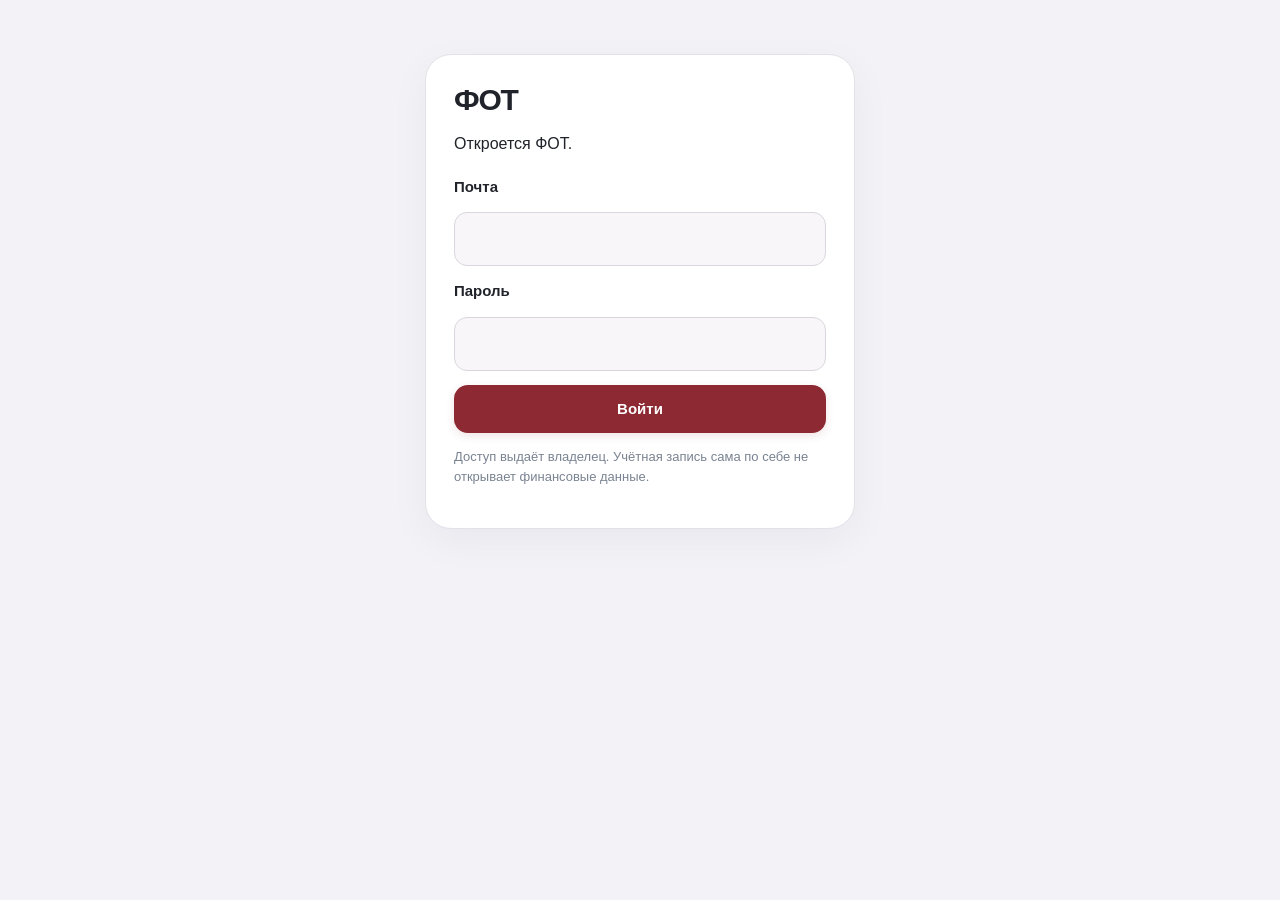
==== commit fa4c3e2d: "Separate secure payroll and finance pages without changing records" ====
--- a/index.html
+++ b/index.html
@@ -1,134 +1,4 @@
-<!doctype html><html lang="ru"><head><meta charset="utf-8"><meta name="viewport" content="width=device-width,initial-scale=1"><title>Много Мяса — ФОТ</title><style>
-body{font-family:Arial,sans-serif;margin:0;background:#f5f7fb;color:#172033}.app{max-width:1400px;margin:auto;padding:18px}h1{font-size:22px}.bar,.cards{display:flex;gap:10px;flex-wrap:wrap}.bar{align-items:center}.cards{margin:16px 0}.card{background:white;border:1px solid #e2e7ef;border-radius:14px;padding:12px 16px;min-width:150px}.v{font-size:21px;font-weight:800;margin-top:5px}.muted{color:#738096;font-size:12px}select,button,input{font:inherit;min-height:42px;border-radius:10px;border:1px solid #dfe5ee;background:white;padding:8px 11px}.edit{min-height:32px;width:120px;padding:4px 6px}.rate{width:72px;text-align:center}.del{min-height:30px;padding:3px 8px;border:0;background:#fff0f0;color:#b42318}.actions{width:42px}.modes{display:flex;gap:4px;background:#e8edf5;padding:4px;border-radius:12px}.modes button{border:0;font-weight:800}.modes .active.plan{background:#2563eb;color:#fff}.modes .active.fact{background:#169b62;color:#fff}.wrap{overflow:auto;background:white;border:1px solid #e2e7ef;border-radius:14px}table{border-collapse:collapse;min-width:1200px;width:100%;font-size:13px}th,td{border:1px solid #e5e9f0;padding:5px;text-align:center}th{background:#f8fafc}.fri{background:#fff2cc!important}.sat{background:#ffe0b2!important}.dow{font-size:10px;color:#738096;display:block;margin-top:2px}.name{text-align:left;min-width:155px}.shift{width:38px;height:38px;padding:0;font-weight:800}.p1{background:#e8f0ff;color:#1e5ad7}.p05{background:#f3f6ff;color:#1e5ad7}.f1{background:#e6f7ef;color:#128154}.f05{background:#f2fbf7;color:#128154}.sum{font-weight:800;min-width:90px}@media(max-width:700px){.app{padding:10px}.card{min-width:calc(50% - 5px);flex:1}h1{font-size:19px}}
-</style></head><body><div id="lock" style="position:fixed;inset:0;background:#f5f7fb;z-index:9999;display:flex;align-items:center;justify-content:center"><div style="background:white;padding:28px;border:1px solid #e2e7ef;border-radius:18px;width:min(320px,85vw);text-align:center"><h2 style="margin-top:0">Много Мяса · ФОТ</h2><div class="muted" style="margin-bottom:12px">Введите пароль</div><input id="pin" type="password" inputmode="numeric" maxlength="4" style="width:120px;text-align:center;font-size:22px;letter-spacing:6px"><br><button id="enter" style="margin-top:12px;font-weight:800">Войти</button><div id="err" style="color:#b42318;margin-top:10px;font-size:13px"></div></div></div><div class="app"><h1>Много Мяса · План / Факт ФОТ</h1><div class="bar"><select id="unit"></select><input id="month" type="month" value="2026-10"><div class="modes"><button id="plan" class="active plan">ПЛАН</button><button id="fact" class="fact">ФАКТ</button></div></div><div class="cards"><div class="card"><div class="muted">План ФОТ</div><div class="v" id="pt">0 ₽</div></div><div class="card"><div class="muted">Факт ФОТ</div><div class="v" id="ft">0 ₽</div></div><div class="card"><div class="muted">Отклонение</div><div class="v" id="diff">0 ₽</div></div></div><div class="cards">
-  <div class="card">
-    <div class="muted">Сегодня · План / Факт</div>
-    <div class="v" id="dayControl">—</div>
-    <div class="muted" id="dayDiff">—</div>
-  </div>
-
-  <div class="card">
-    <div class="muted">Эта неделя · по сегодня</div>
-    <div class="v" id="weekControl">—</div>
-    <div class="muted" id="weekDiff">—</div>
-  </div>
-
-  <div class="card">
-    <div class="muted">Месяц · План / Факт</div>
-    <div class="v" id="monthControl">—</div>
-    <div class="muted" id="monthDiff">—</div>
-  </div>
-</div><div class="muted" style="margin-bottom:8px">Нажатие: пусто → полная смена → ½ смены → пусто. ПЛАН синий, ФАКТ зелёный. Данные этой версии сохраняются в браузере.</div><button id="addEmp" style="margin:0 0 10px;font-weight:800">＋ Добавить сотрудника</button><div class="wrap"><table><thead id="head"></thead><tbody id="body"></tbody></table></div></div><script>
-const restaurant=[['Администратор 1',3000],['Администратор 2',3000],['Шашлычник 1',4000],['Шашлычник 2',4000],['Шашлычник 3',4000],['Повар 1',3500],['Повар 2',3500],['Упаковщик 1',2800],['Упаковщик 2',2800],['Упаковщик 3',2800],['Официант 1',2500],['Официант 2',2500],['Официант 3',2500],['Сервировка',0],['Уборщица',2600],['Посудница',2600],['Управляющая',0],['Курьер 1',0],['Курьер 2',0],['Курьер 3',0],['Курьер 4',0],['Стажёр 1',0],['Стажёр 2',0]];
-const staff={'Джангильдина':restaurant,'Победы':restaurant,'Уральская':restaurant,'Фабрика-кухня':[['Заготовщик 1',0],['Заготовщик 2',0],['Заготовщик 3',0],['Уборщица',0],['Повар соуса',0],['Повар суп',0],['Управляющий',120000]],'Люди в найме':Array.from({length:7},(_,i)=>['Сотрудник '+(i+1),0])};
-const SUPABASE_URL='https://coggpgbxkswlpuvqvtky.supabase.co';
-const SUPABASE_KEY='sb_publishable_EdmxCZsHL632NzNe7orRzA_qkeILiFt';let custom=JSON.parse(localStorage.getItem('mmfot_custom')||'{}');let deleted=JSON.parse(localStorage.getItem('mmfot_deleted')||'{}');const list=unit=>staff[unit].map((p,i)=>({p,i,key:'base-'+i})).filter(x=>!deleted[unit+'|'+x.key]).concat((custom[unit]||[]).map((p,i)=>({p,i,key:'custom-'+i})).filter(x=>!deleted[unit+'|'+x.key]));const u=document.querySelector('#unit');Object.keys(staff).forEach(x=>u.add(new Option(x,x)));let mode='plan';let db=JSON.parse(localStorage.getItem('mmfot')||'{}');let edits=JSON.parse(localStorage.getItem('mmfot_staff')||'{}');const save=()=>{
-  localStorage.setItem('mmfot',JSON.stringify(db));
-  fetch(SUPABASE_URL+'/rest/v1/fot_data?id=eq.1',{
-    method:'PATCH',
-    headers:{
-      apikey:SUPABASE_KEY,
-      Authorization:'Bearer '+SUPABASE_KEY,
-      'Content-Type':'application/json'
-    },
-    body:JSON.stringify({
-      data:{db:db,edits:edits,custom:custom,deleted:deleted},
-      updated_at:new Date().toISOString()
-    })
-  });
-};;const saveEdits=()=>localStorage.setItem('mmfot_staff',JSON.stringify(edits));const emp=(unit,k,p)=>edits[unit+'|'+k]||{name:p[0],rate:p[1]};const mon=document.querySelector('#month');const key=()=>u.value+'|'+mon.value;const get=()=>db[key()]||(db[key()]={plan:{},fact:{}});const rub=n=>Math.round(n).toLocaleString('ru-RU')+' ₽';
-function render(){let [y,m]=mon.value.split('-').map(Number),days=new Date(y,m,0).getDate(),h='<tr><th class="name">Сотрудник</th><th>Ставка</th><th class="actions"></th>';const dns=['вс','пн','вт','ср','чт','пт','сб'];for(let d=1;d<=days;d++){let wd=new Date(y,m-1,d).getDay(),cl=wd===5?' class="fri"':wd===6?' class="sat"':'';h+='<th'+cl+'>'+d+'<span class="dow">'+dns[wd]+'</span></th>'};h+='<th>Итого</th></tr>';head.innerHTML=h;body.innerHTML='';let pTot=0,fTot=0;list(u.value).forEach((x,row)=>{let p=x.p,kid=x.key,i=row,e=emp(u.value,kid,p),rate=Number(e.rate)||0,tr=document.createElement('tr');let ntd=document.createElement('td');ntd.className='name';let ni=document.createElement('input');ni.className='edit';ni.value=e.name;ni.onchange=()=>{edits[u.value+'|'+kid]={name:ni.value,rate:rate};saveEdits();render()};ntd.appendChild(ni);tr.appendChild(ntd);let rtd=document.createElement('td'),ri=document.createElement('input');ri.className='edit rate';ri.type='number';ri.min='0';ri.step='100';ri.value=rate;ri.onchange=()=>{edits[u.value+'|'+kid]={name:ni.value,rate:Number(ri.value)||0};saveEdits();render()};rtd.appendChild(ri);tr.appendChild(rtd);let atd=document.createElement('td'),del=document.createElement('button');del.className='del';del.textContent='×';del.title='Удалить сотрудника';del.onclick=()=>{if(confirm('Удалить '+ni.value+'?')){deleted[u.value+'|'+kid]=true;localStorage.setItem('mmfot_deleted',JSON.stringify(deleted));render()}};atd.appendChild(del);tr.appendChild(atd);let ps=0,fs=0;for(let d=1;d<=days;d++){let td=document.createElement('td'),b=document.createElement('button'),k=i+'-'+d,v=get()[mode][k]||0;b.className='shift '+(mode==='plan'?(v===1?'p1':v===.5?'p05':''):(v===1?'f1':v===.5?'f05':''));b.textContent=v===1?'1':v===.5?'½':'—';b.onclick=()=>{let x=get()[mode][k]||0;get()[mode][k]=x===0?1:x===1?.5:0;save();render()};td.appendChild(b);tr.appendChild(td);ps+=(get().plan[k]||0)*rate;fs+=(get().fact[k]||0)*rate}pTot+=ps;fTot+=fs;let s=document.createElement('td');s.className='sum';s.textContent=rub(mode==='plan'?ps:fs);tr.appendChild(s);body.appendChild(tr)});pt.textContent=rub(pTot);ft.textContent=rub(fTot);diff.textContent=rub(fTot-pTot);updateControls()}
-  function rangeTotals(fromDay,toDay){
-  let p=0,f=0;
-
-  list(u.value).forEach((x,row)=>{
-    let e=emp(u.value,x.key,x.p);
-    let rate=Number(e.rate)||0;
-
-    for(let d=fromDay;d<=toDay;d++){
-      let k=row+'-'+d;
-      p+=(get().plan[k]||0)*rate;
-      f+=(get().fact[k]||0)*rate;
-    }
-  });
-
-  return {p,f};
-}
-
-function varianceText(p,f){
-  let d=f-p;
-  let pct=p ? Math.abs(d/p*100) : 0;
-
-  if(d>0) return '🔴 Превышение +'+rub(d)+' · '+pct.toFixed(1)+'%';
-  if(d<0) return '🟢 Экономия −'+rub(Math.abs(d))+' · '+pct.toFixed(1)+'%';
-  return 'Отклонение 0 ₽';
-}
-
-function updateControls(){
-  let [y,m]=mon.value.split('-').map(Number);
-  let days=new Date(y,m,0).getDate();
-  let now=new Date();
-
-  let currentMonth=
-    now.getFullYear()===y &&
-    now.getMonth()+1===m;
-
-  let today=currentMonth ? now.getDate() : days;
-  today=Math.min(today,days);
-
-  let day=rangeTotals(today,today);
-
-  dayControl.textContent=rub(day.p)+' / '+rub(day.f);
-  dayDiff.textContent=varianceText(day.p,day.f);
-
-  let date=new Date(y,m-1,today);
-  let weekday=(date.getDay()+6)%7;
-  let weekStart=Math.max(1,today-weekday);
-
-  let week=rangeTotals(weekStart,today);
-
-  weekControl.textContent=rub(week.p)+' / '+rub(week.f);
-  weekDiff.textContent=varianceText(week.p,week.f);
-
-  let month=rangeTotals(1,days);
-
-  monthControl.textContent=rub(month.p)+' / '+rub(month.f);
-  monthDiff.textContent=varianceText(month.p,month.f);
-}
-addEmp.onclick=()=>{let name=prompt('Имя или должность сотрудника:');if(!name)return;let rate=Number(prompt('Ставка за полную смену, ₽:','0'));if(!Number.isFinite(rate)||rate<0)rate=0;(custom[u.value]||(custom[u.value]=[])).push([name,rate]);localStorage.setItem('mmfot_custom',JSON.stringify(custom));render()};function setMode(x){mode=x;plan.className=x==='plan'?'active plan':'plan';fact.className=x==='fact'?'active fact':'fact';render()}plan.onclick=()=>setMode('plan');fact.onclick=()=>setMode('fact');u.onchange=render;
-mon.onchange=render;
-
-async function loadCloud(){
-  try{
-    const r=await fetch(
-      SUPABASE_URL+'/rest/v1/fot_data?id=eq.1&select=data',
-      {headers:{
-        apikey:SUPABASE_KEY,
-        Authorization:'Bearer '+SUPABASE_KEY
-      }}
-    );
-
-    const rows=await r.json();
-
-    if(rows[0] && rows[0].data && Object.keys(rows[0].data).length){
-      const c=rows[0].data;
-
-      db=c.db||{};
-      edits=c.edits||{};
-      custom=c.custom||{};
-      deleted=c.deleted||{};
-
-      localStorage.setItem('mmfot',JSON.stringify(db));
-      localStorage.setItem('mmfot_staff',JSON.stringify(edits));
-      localStorage.setItem('mmfot_custom',JSON.stringify(custom));
-      localStorage.setItem('mmfot_deleted',JSON.stringify(deleted));
-    }
-  }catch(e){
-    console.error(e);
-  }
-
-  render();
-}
-
-loadCloud();
-const unlock=()=>{if(pin.value==='8569'){sessionStorage.setItem('mmfot_auth','1');lock.style.display='none';err.textContent=''}else err.textContent='Неверный пароль'};enter.onclick=unlock;pin.onkeydown=e=>{if(e.key==='Enter')unlock()};if(sessionStorage.getItem('mmfot_auth')==='1')lock.style.display='none';</script></body></html>
+<!doctype html><html lang="ru">
+<script type="module" crossorigin src="./finance/assets/production-CGXeQack.js"></script>
+<link rel="stylesheet" crossorigin href="./finance/assets/production-YAigpWOM.css">
+<meta charset="UTF-8"><meta name="viewport" content="width=device-width,initial-scale=1"><meta name="referrer" content="no-referrer"><meta http-equiv="Content-Security-Policy" content="default-src 'none'; script-src 'self'; style-src 'self' 'unsafe-inline'; img-src 'self' data:; font-src 'self' data:; connect-src 'self' https://coggpgbxkswlpuvqvtky.supabase.co; base-uri 'none'; form-action 'none'; object-src 'none'; frame-src 'none'"><link rel="icon" href="./finance/favicon.svg"><title>МногоМяса · ФОТ</title><div id="root"></div></html>
